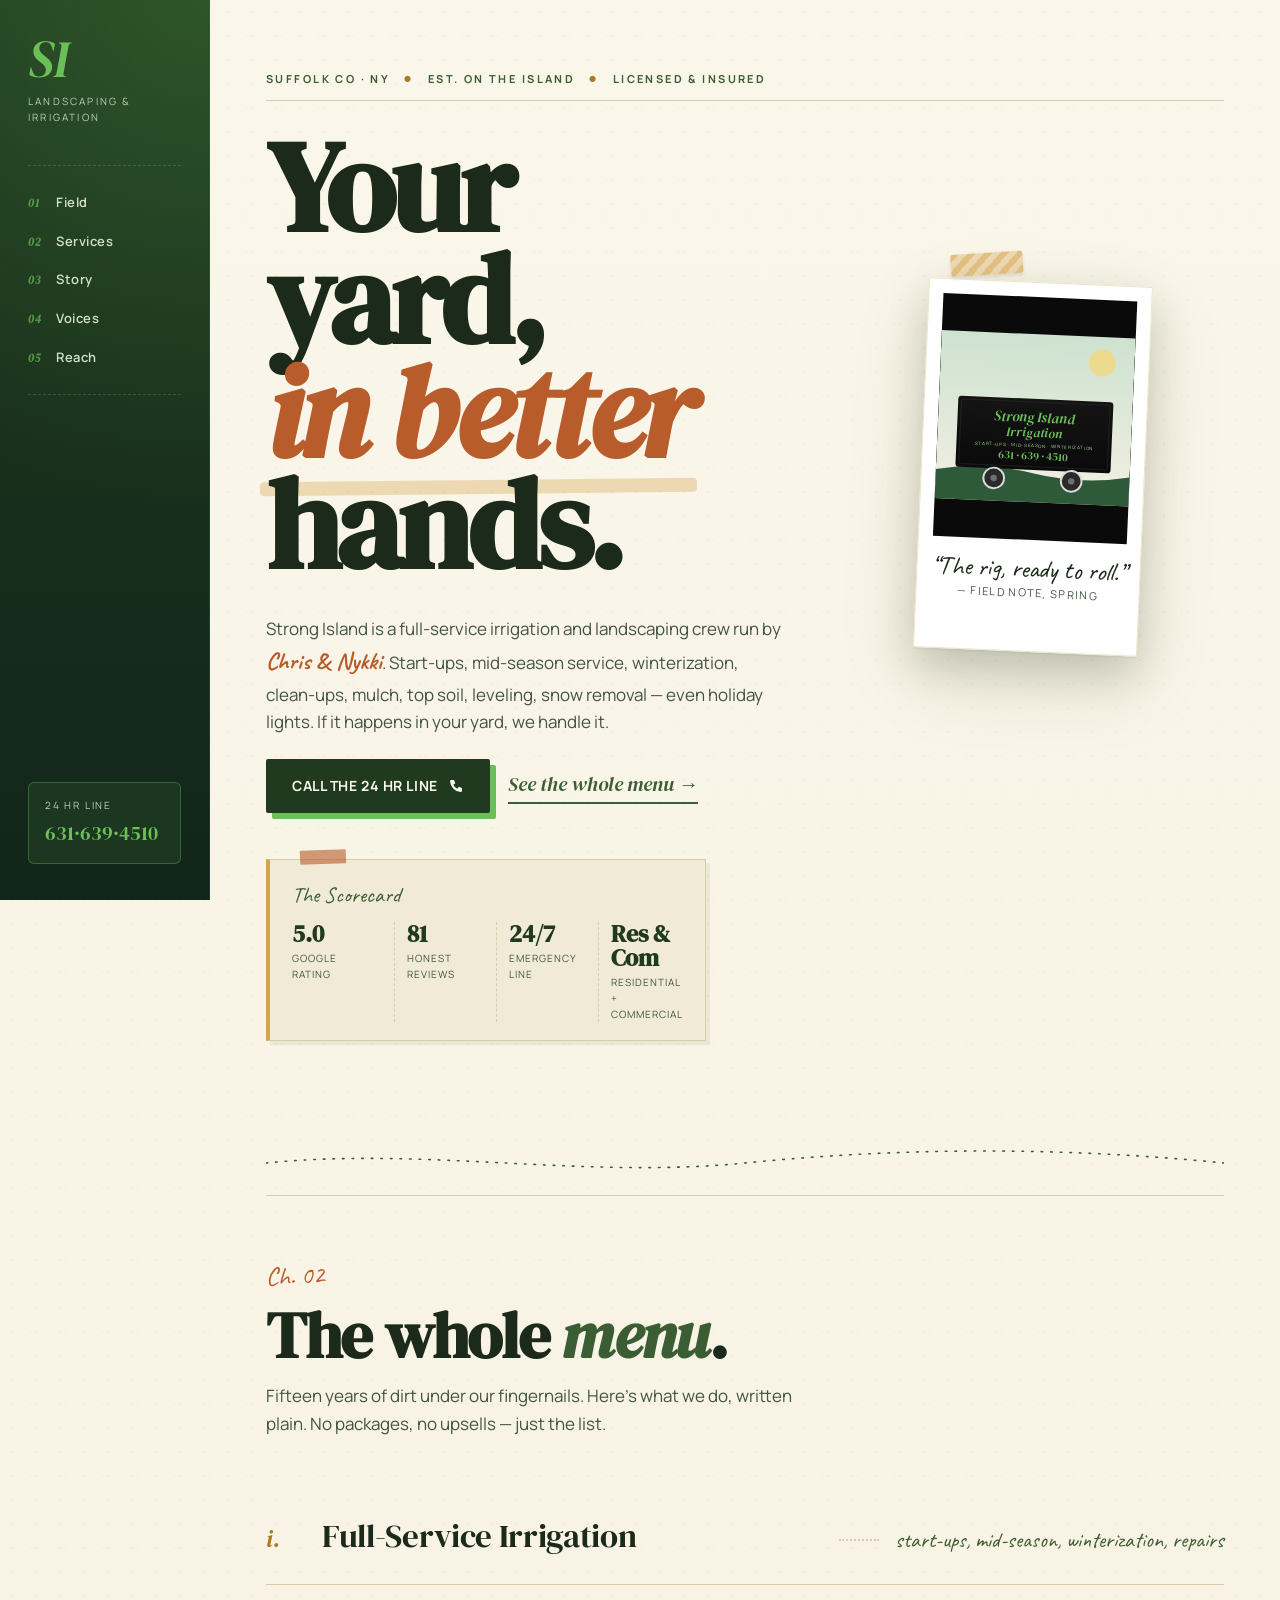
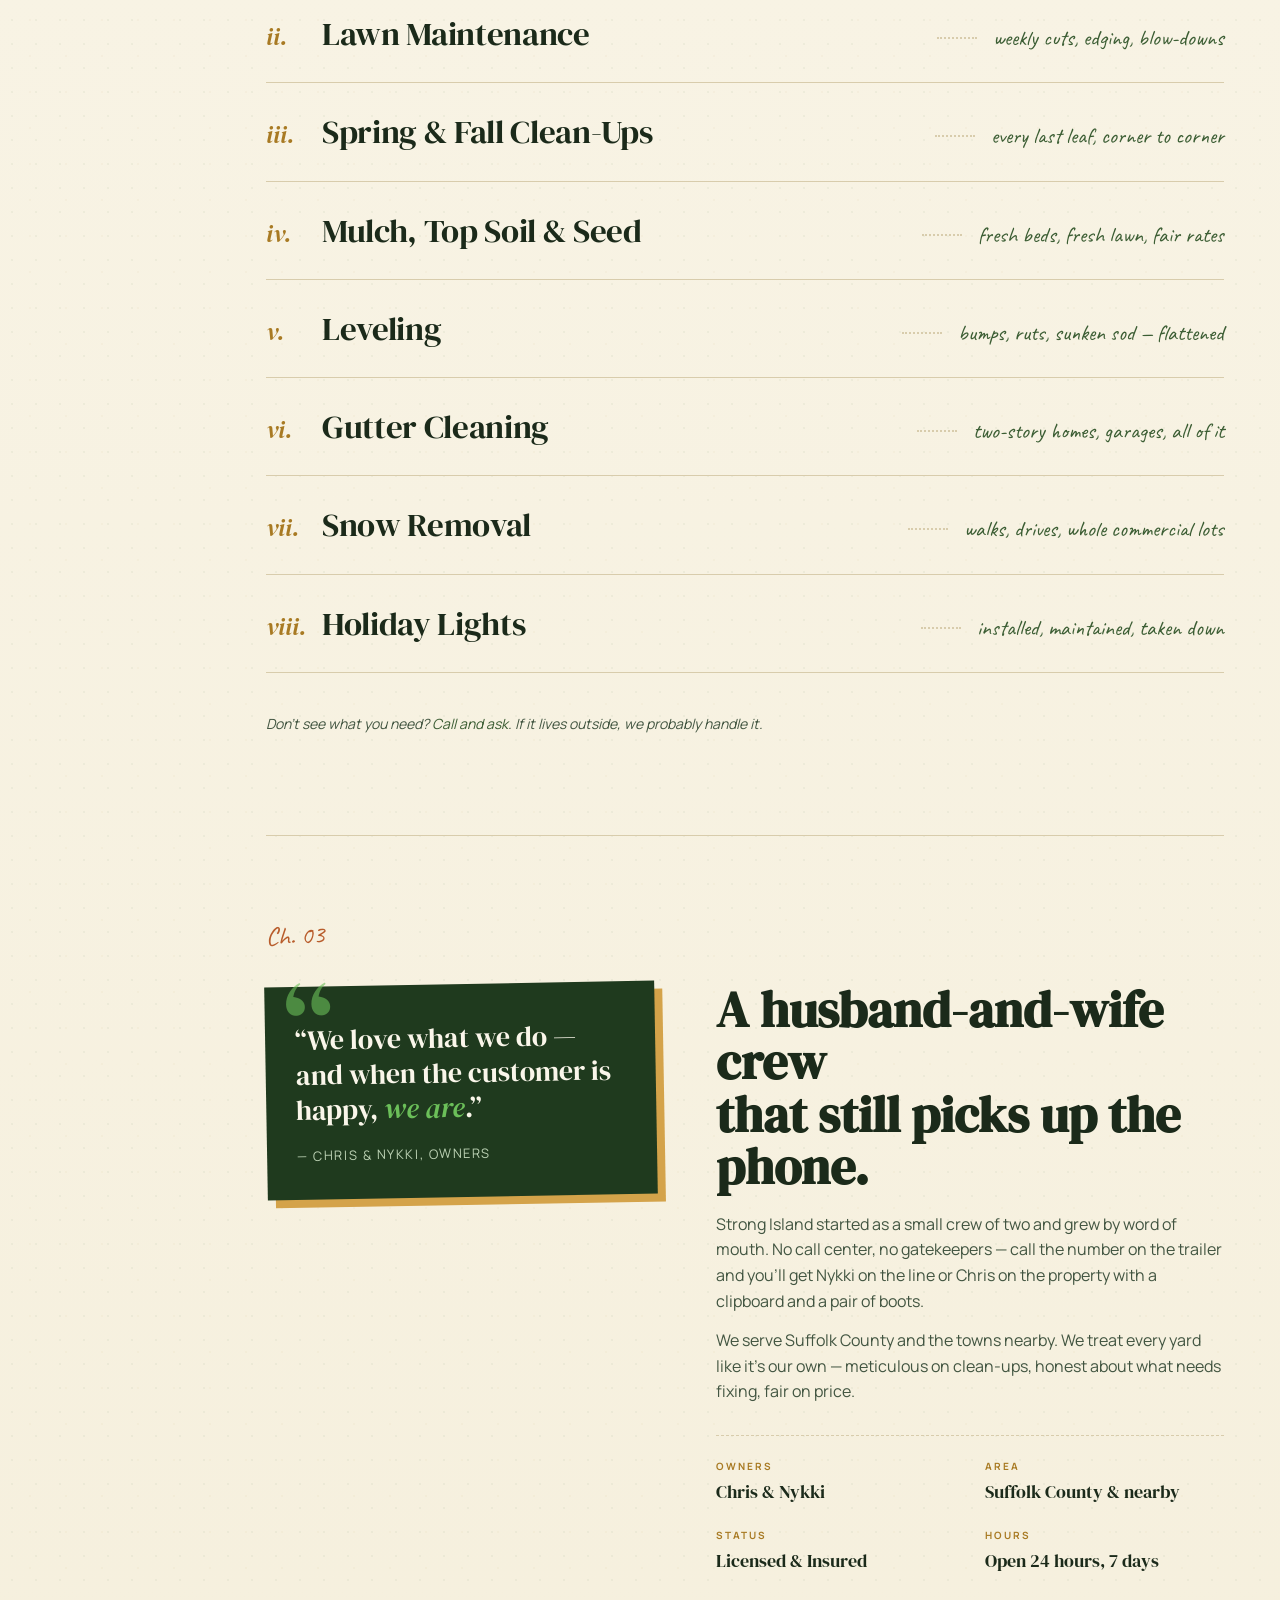
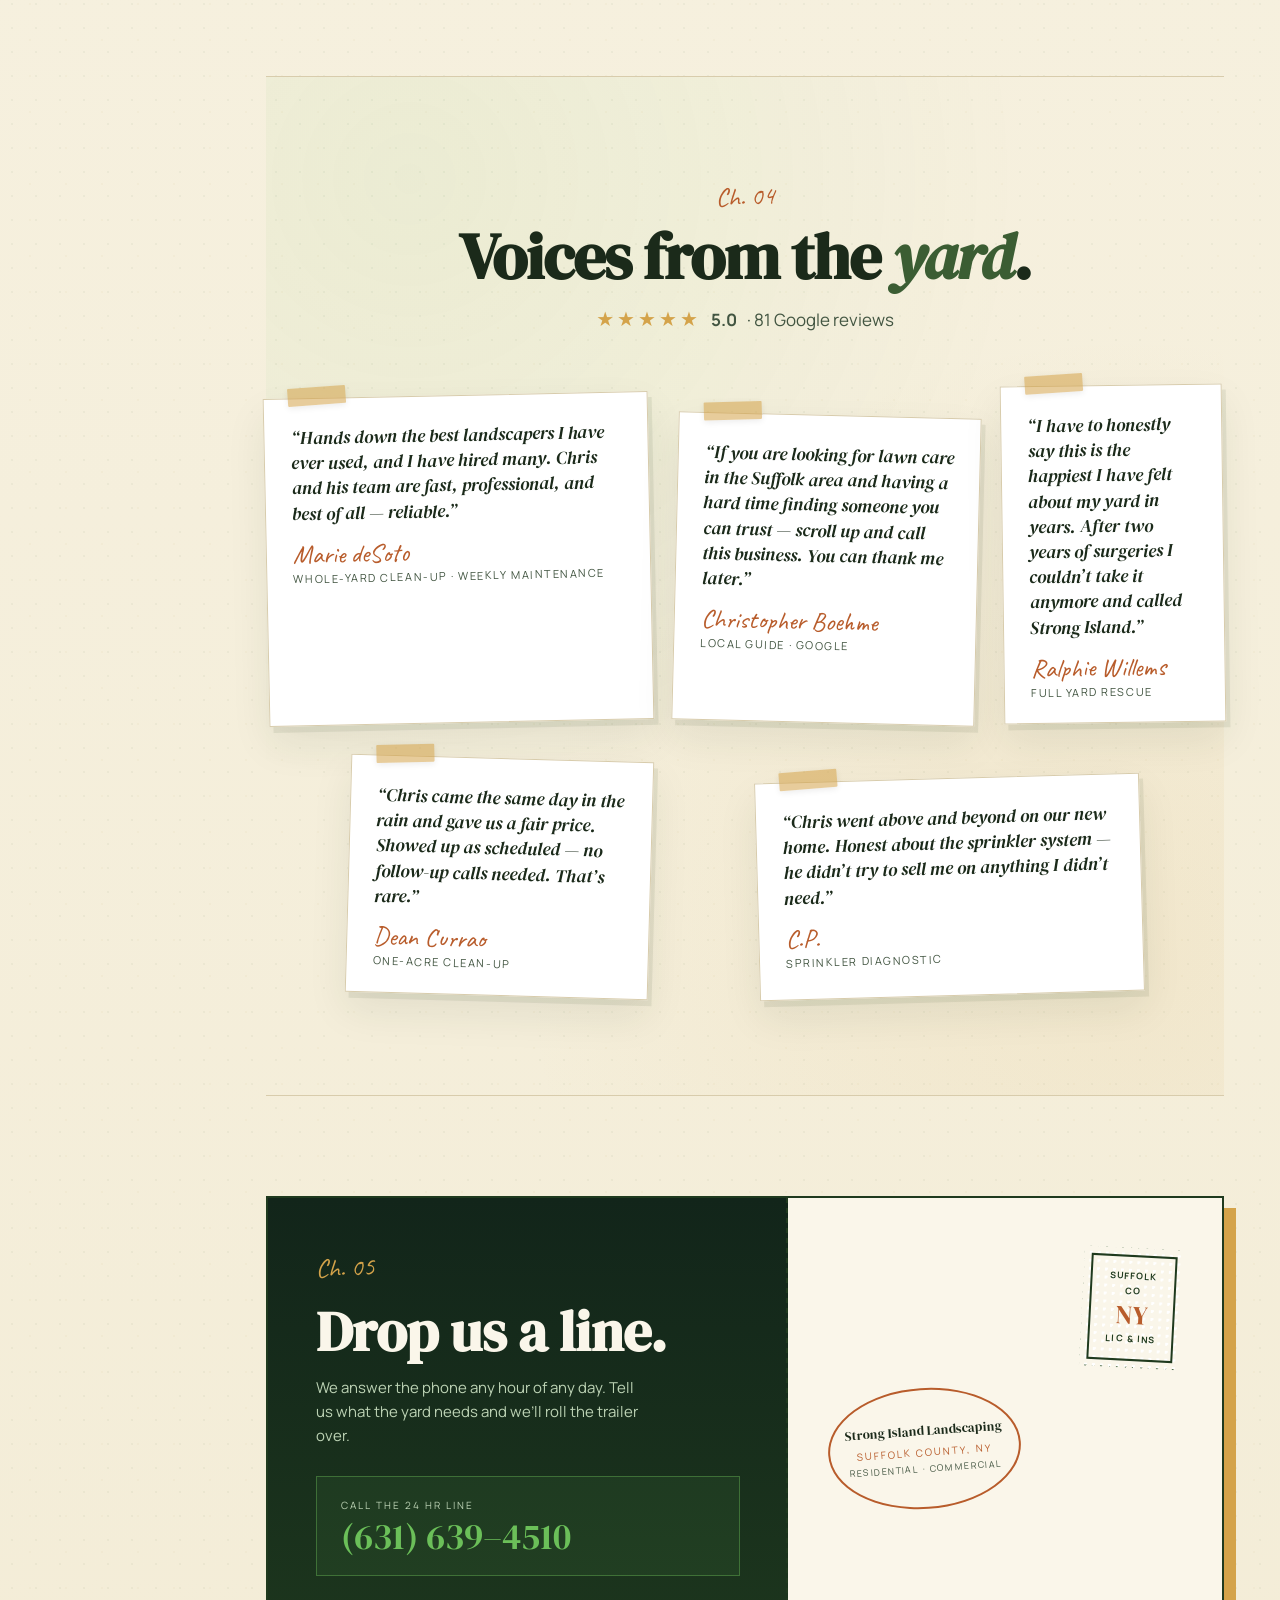
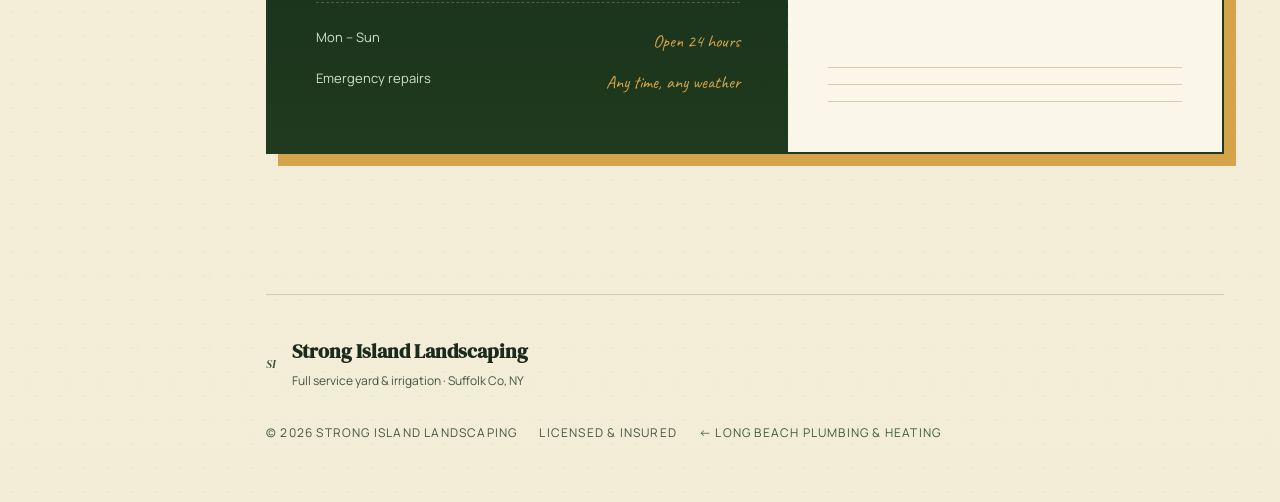
==== landscaping.html @ 6fe5000d "Add files via upload" ====
<!DOCTYPE html>
<html lang="en">
<head>
  <meta charset="UTF-8" />
  <meta name="viewport" content="width=device-width, initial-scale=1.0" />
  <title>Strong Island Landscaping &amp; Irrigation — Suffolk County, NY</title>
  <meta name="description" content="Strong Island Landscaping: full-service irrigation, lawn maintenance, clean-ups, mulch, snow removal and 24-hour emergency service across Suffolk County, NY. Licensed &amp; insured." />
  <link rel="preconnect" href="https://fonts.googleapis.com" />
  <link rel="preconnect" href="https://fonts.gstatic.com" crossorigin />
  <link href="https://fonts.googleapis.com/css2?family=DM+Serif+Display:ital@0;1&family=Manrope:wght@400;500;600;700&family=Caveat:wght@500;700&display=swap" rel="stylesheet" />
  <link rel="stylesheet" href="landscaping.css" />
</head>
<body class="paper">

  <!-- ================================================================
       VERTICAL SIDE RAIL (instead of a horizontal nav bar)
  ================================================================= -->
  <aside class="rail" aria-label="Primary">
    <a class="rail-mono" href="#top" aria-label="Strong Island Landscaping home">
      <span class="rail-mono-big">SI</span>
      <span class="rail-mono-sub">Landscaping &amp; Irrigation</span>
    </a>
    <nav class="rail-nav">
      <a href="#top"><span>01</span>Field</a>
      <a href="#services"><span>02</span>Services</a>
      <a href="#story"><span>03</span>Story</a>
      <a href="#voices"><span>04</span>Voices</a>
      <a href="#reach"><span>05</span>Reach</a>
    </nav>
    <a class="rail-call" href="tel:+16316394510">
      <span class="rail-call-label">24&nbsp;hr line</span>
      <span class="rail-call-num">631&middot;639&middot;4510</span>
    </a>
  </aside>

  <main class="canvas">

    <!-- ============================================================
         HERO — magazine style: tag strip, huge mixed headline,
         angled polaroid image, sidebar "stats journal"
    ============================================================= -->
    <section class="hero" id="top">

      <div class="hero-tags">
        <span>SUFFOLK CO · NY</span>
        <span class="dot">●</span>
        <span>EST. ON THE ISLAND</span>
        <span class="dot">●</span>
        <span>LICENSED &amp; INSURED</span>
      </div>

      <h1 class="display">
        Your yard,<br/>
        <em>in better</em><br/>
        hands.
      </h1>

      <div class="hero-body">
        <p class="hero-lead">
          Strong Island is a full-service irrigation and landscaping crew
          run by <strong>Chris &amp; Nykki</strong>. Start-ups, mid-season
          service, winterization, clean-ups, mulch, top soil, leveling,
          snow removal &mdash; even holiday lights. If it happens in your
          yard, we handle it.
        </p>

        <div class="hero-cta">
          <a class="leaf-btn" href="tel:+16316394510">
            Call the 24&thinsp;hr line
            <svg viewBox="0 0 24 24" width="16" height="16" aria-hidden="true"><path fill="currentColor" d="M5 3h4l2 5-3 2a12 12 0 006 6l2-3 5 2v4a2 2 0 01-2 2A17 17 0 013 5a2 2 0 012-2z"/></svg>
          </a>
          <a class="ghost-btn" href="#services">See the whole menu &rarr;</a>
        </div>
      </div>

      <!-- Tilted polaroid with the trailer image
           (image file should live at images/strong-island-trailer.jpg) -->
      <figure class="polaroid polaroid-hero">
        <div class="polaroid-img">
          <img
            src="images/strong-island-trailer.jpg"
            alt="Strong Island Irrigation service trailer with green hand-painted lettering"
            loading="eager"
            onerror="this.style.display='none';this.nextElementSibling.style.display='flex';" />
          <!-- SVG fallback so the page always renders -->
          <div class="polaroid-fallback" aria-hidden="true">
            <svg viewBox="0 0 600 520" role="img" aria-label="Strong Island Irrigation trailer illustration">
              <defs>
                <linearGradient id="sky" x1="0" x2="0" y1="0" y2="1">
                  <stop offset="0" stop-color="#cde2d0"/>
                  <stop offset="1" stop-color="#f3efe3"/>
                </linearGradient>
                <linearGradient id="trailer" x1="0" x2="0" y1="0" y2="1">
                  <stop offset="0" stop-color="#141414"/>
                  <stop offset="1" stop-color="#0a0a0a"/>
                </linearGradient>
              </defs>
              <rect width="600" height="520" fill="url(#sky)"/>
              <circle cx="500" cy="80" r="42" fill="#f5d977" opacity=".75"/>
              <path d="M0 430 Q150 400 300 430 T600 430 V520 H0Z" fill="#2e5a3a"/>
              <g transform="translate(60 180)">
                <rect x="0" y="20" width="480" height="220" rx="10" fill="url(#trailer)"/>
                <rect x="10" y="30" width="460" height="200" rx="6" fill="none" stroke="#2a2a2a" stroke-width="2"/>
                <text x="240" y="92" text-anchor="middle" font-family="DM Serif Display, serif" font-size="44" fill="#6bbf59" font-style="italic">Strong Island</text>
                <text x="240" y="138" text-anchor="middle" font-family="DM Serif Display, serif" font-size="40" fill="#6bbf59" font-style="italic">Irrigation</text>
                <text x="240" y="170" text-anchor="middle" font-family="Manrope, sans-serif" font-size="14" fill="#b0e3a3" letter-spacing="2">START-UPS · MID-SEASON · WINTERIZATION</text>
                <text x="240" y="208" text-anchor="middle" font-family="DM Serif Display, serif" font-size="34" fill="#6bbf59">631 · 639 · 4510</text>
                <circle cx="120" cy="270" r="32" fill="#2a2a2a" stroke="#d9d9d9" stroke-width="6"/>
                <circle cx="120" cy="270" r="10" fill="#6e6e6e"/>
                <circle cx="360" cy="270" r="32" fill="#2a2a2a" stroke="#d9d9d9" stroke-width="6"/>
                <circle cx="360" cy="270" r="10" fill="#6e6e6e"/>
              </g>
            </svg>
          </div>
        </div>
        <figcaption>
          <span class="scribble">&ldquo;The rig, ready to roll.&rdquo;</span>
          <span class="date">&mdash; field note, spring</span>
        </figcaption>
      </figure>

      <!-- Stat journal: a little sticker-style box in the corner -->
      <aside class="stat-journal">
        <div class="stat-head">The Scorecard</div>
        <ul>
          <li><strong>5.0</strong><span>Google rating</span></li>
          <li><strong>81</strong><span>honest reviews</span></li>
          <li><strong>24/7</strong><span>emergency line</span></li>
          <li><strong>Res &amp; Com</strong><span>residential + commercial</span></li>
        </ul>
      </aside>

    </section>

    <!-- soft divider -->
    <div class="divider" aria-hidden="true">
      <svg viewBox="0 0 1200 40" preserveAspectRatio="none">
        <path d="M0 20 C 200 0, 400 40, 600 20 S 1000 0, 1200 20" stroke="#3b5d33" stroke-width="2" fill="none" stroke-linecap="round" stroke-dasharray="2 10"/>
      </svg>
    </div>

    <!-- ============================================================
         SERVICES — presented as a MENU, not a card grid
         (rows with ornament + name + dot leaders + short line)
    ============================================================= -->
    <section class="services" id="services">
      <header class="section-head">
        <span class="chapter">Ch. 02</span>
        <h2>The whole&nbsp;<em>menu</em>.</h2>
        <p>
          Fifteen years of dirt under our fingernails. Here&rsquo;s what we do,
          written plain. No packages, no upsells &mdash; just the list.
        </p>
      </header>

      <ol class="menu">
        <li>
          <span class="m-num">i.</span>
          <span class="m-name">Full-Service Irrigation</span>
          <span class="m-dots"></span>
          <span class="m-note">start-ups, mid-season, winterization, repairs</span>
        </li>
        <li>
          <span class="m-num">ii.</span>
          <span class="m-name">Lawn Maintenance</span>
          <span class="m-dots"></span>
          <span class="m-note">weekly cuts, edging, blow-downs</span>
        </li>
        <li>
          <span class="m-num">iii.</span>
          <span class="m-name">Spring &amp; Fall Clean-Ups</span>
          <span class="m-dots"></span>
          <span class="m-note">every last leaf, corner to corner</span>
        </li>
        <li>
          <span class="m-num">iv.</span>
          <span class="m-name">Mulch, Top Soil &amp; Seed</span>
          <span class="m-dots"></span>
          <span class="m-note">fresh beds, fresh lawn, fair rates</span>
        </li>
        <li>
          <span class="m-num">v.</span>
          <span class="m-name">Leveling</span>
          <span class="m-dots"></span>
          <span class="m-note">bumps, ruts, sunken sod &mdash; flattened</span>
        </li>
        <li>
          <span class="m-num">vi.</span>
          <span class="m-name">Gutter Cleaning</span>
          <span class="m-dots"></span>
          <span class="m-note">two-story homes, garages, all of it</span>
        </li>
        <li>
          <span class="m-num">vii.</span>
          <span class="m-name">Snow Removal</span>
          <span class="m-dots"></span>
          <span class="m-note">walks, drives, whole commercial lots</span>
        </li>
        <li>
          <span class="m-num">viii.</span>
          <span class="m-name">Holiday Lights</span>
          <span class="m-dots"></span>
          <span class="m-note">installed, maintained, taken down</span>
        </li>
      </ol>

      <p class="footnote">
        Don&rsquo;t see what you need? <a href="tel:+16316394510">Call and ask</a>.
        If it lives outside, we probably handle it.
      </p>
    </section>

    <!-- ============================================================
         STORY — two column: big pull quote + paragraph
    ============================================================= -->
    <section class="story" id="story">
      <span class="chapter">Ch. 03</span>

      <div class="story-grid">
        <blockquote class="pullquote">
          &ldquo;We love what we do &mdash; and when the customer is happy,
          <em>we are</em>.&rdquo;
          <cite>&mdash; Chris &amp; Nykki, owners</cite>
        </blockquote>

        <div class="story-copy">
          <h2>A husband-and-wife crew<br/>that still picks up the phone.</h2>
          <p>
            Strong Island started as a small crew of two and grew by word of
            mouth. No call center, no gatekeepers &mdash; call the number on
            the trailer and you&rsquo;ll get Nykki on the line or Chris on
            the property with a clipboard and a pair of boots.
          </p>
          <p>
            We serve Suffolk County and the towns nearby. We treat every
            yard like it&rsquo;s our own &mdash; meticulous on clean-ups,
            honest about what needs fixing, fair on price.
          </p>

          <dl class="story-facts">
            <div>
              <dt>Owners</dt><dd>Chris &amp; Nykki</dd>
            </div>
            <div>
              <dt>Area</dt><dd>Suffolk County &amp; nearby</dd>
            </div>
            <div>
              <dt>Status</dt><dd>Licensed &amp; Insured</dd>
            </div>
            <div>
              <dt>Hours</dt><dd>Open 24 hours, 7 days</dd>
            </div>
          </dl>
        </div>
      </div>
    </section>

    <!-- ============================================================
         VOICES — Google reviews as overlapping polaroids
    ============================================================= -->
    <section class="voices" id="voices">
      <header class="section-head center">
        <span class="chapter">Ch. 04</span>
        <h2>Voices from the <em>yard</em>.</h2>
        <p class="stars-line">
          <span class="stars">&#9733;&#9733;&#9733;&#9733;&#9733;</span>
          <strong>5.0</strong> &middot; 81 Google reviews
        </p>
      </header>

      <div class="voices-wall">

        <figure class="note note-a">
          <p>
            &ldquo;Hands down the best landscapers I have ever used, and I have
            hired many. Chris and his team are fast, professional, and
            best of all &mdash; reliable.&rdquo;
          </p>
          <figcaption>
            <span class="sig">Marie deSoto</span>
            <span class="meta">Whole-yard clean-up &middot; weekly maintenance</span>
          </figcaption>
        </figure>

        <figure class="note note-b">
          <p>
            &ldquo;If you are looking for lawn care in the Suffolk area and
            having a hard time finding someone you can trust &mdash; scroll
            up and call this business. You can thank me later.&rdquo;
          </p>
          <figcaption>
            <span class="sig">Christopher Boehme</span>
            <span class="meta">Local Guide &middot; Google</span>
          </figcaption>
        </figure>

        <figure class="note note-c">
          <p>
            &ldquo;I have to honestly say this is the happiest I have felt
            about my yard in years. After two years of surgeries I
            couldn&rsquo;t take it anymore and called Strong Island.&rdquo;
          </p>
          <figcaption>
            <span class="sig">Ralphie Willems</span>
            <span class="meta">Full yard rescue</span>
          </figcaption>
        </figure>

        <figure class="note note-d">
          <p>
            &ldquo;Chris came the same day in the rain and gave us a fair
            price. Showed up as scheduled &mdash; no follow-up calls
            needed. That&rsquo;s rare.&rdquo;
          </p>
          <figcaption>
            <span class="sig">Dean Currao</span>
            <span class="meta">One-acre clean-up</span>
          </figcaption>
        </figure>

        <figure class="note note-e">
          <p>
            &ldquo;Chris went above and beyond on our new home.
            Honest about the sprinkler system &mdash; he didn&rsquo;t try
            to sell me on anything I didn&rsquo;t need.&rdquo;
          </p>
          <figcaption>
            <span class="sig">C.P.</span>
            <span class="meta">Sprinkler diagnostic</span>
          </figcaption>
        </figure>

      </div>
    </section>

    <!-- ============================================================
         REACH — a postcard-style contact card (NOT an embedded map)
    ============================================================= -->
    <section class="reach" id="reach">
      <div class="postcard">

        <div class="postcard-left">
          <span class="chapter light">Ch. 05</span>
          <h2>Drop us a line.</h2>
          <p>
            We answer the phone any hour of any day. Tell us what the yard
            needs and we&rsquo;ll roll the trailer over.
          </p>

          <a class="big-call" href="tel:+16316394510">
            <span class="big-call-label">Call the 24 hr line</span>
            <span class="big-call-num">(631) 639&ndash;4510</span>
          </a>

          <ul class="hours">
            <li><span>Mon &ndash; Sun</span><em>Open 24 hours</em></li>
            <li><span>Emergency repairs</span><em>Any time, any weather</em></li>
          </ul>
        </div>

        <div class="postcard-right">
          <div class="stamp">
            <div class="stamp-inner">
              <span class="stamp-top">SUFFOLK CO</span>
              <span class="stamp-mid">NY</span>
              <span class="stamp-bot">LIC &amp; INS</span>
            </div>
          </div>

          <div class="postmark">
            <span>Strong Island Landscaping</span>
            <span>Suffolk County, NY</span>
            <span>Residential &middot; Commercial</span>
          </div>

          <div class="address-lines">
            <div></div><div></div><div></div>
          </div>
        </div>

      </div>
    </section>

    <!-- ============================================================
         FOOTER — small, colophon-style
    ============================================================= -->
    <footer class="colophon">
      <div class="colophon-inner">
        <div class="col-mark">
          <span class="col-mono">SI</span>
          <div>
            <strong>Strong Island Landscaping</strong>
            <span>Full service yard &amp; irrigation &middot; Suffolk Co, NY</span>
          </div>
        </div>
        <div class="col-meta">
          <span>&copy; <span id="year"></span> Strong Island Landscaping</span>
          <span>Licensed &amp; Insured</span>
          <span><a href="index.html">&larr; Long Beach Plumbing &amp; Heating</a></span>
        </div>
      </div>
    </footer>

  </main>

  <script>
    document.getElementById('year').textContent = new Date().getFullYear();
  </script>
</body>
</html>
---- landscaping.css ----
/* ================================================================
   Strong Island Landscaping — styles
   Intentionally UNLIKE the plumbing site:
   - warm cream "paper" instead of editorial navy
   - DM Serif Display + Manrope + Caveat (instead of Playfair + Inter)
   - vertical side rail instead of top nav
   - asymmetric magazine layout, angled polaroids, menu rows with
     dot leaders, postcard contact block, notebook chapter marks
   ================================================================ */

:root {
  --ink:       #1b2a1a;
  --ink-soft:  #425541;
  --moss:      #3b5d33;
  --moss-deep: #1f3a1e;
  --leaf:      #6bbf59;
  --sun:       #d4a34a;
  --sun-dark:  #a87a23;
  --cream:     #faf6ea;
  --cream-2:   #f1ead7;
  --sand:      #e6dbb9;
  --rust:      #b85c2b;
  --line:      #d8ccac;
  --white:     #ffffff;

  --serif:  "DM Serif Display", Georgia, serif;
  --sans:   "Manrope", system-ui, -apple-system, "Segoe UI", Roboto, sans-serif;
  --hand:   "Caveat", "Comic Sans MS", cursive;
}

* { box-sizing: border-box; }
html { scroll-behavior: smooth; }

body.paper {
  margin: 0;
  font-family: var(--sans);
  color: var(--ink);
  background: var(--cream);
  line-height: 1.6;
  -webkit-font-smoothing: antialiased;

  /* subtle paper grain — layered radial speckles */
  background-image:
    radial-gradient(rgba(59,93,51,0.05) 1px, transparent 1px),
    radial-gradient(rgba(180,130,50,0.04) 1px, transparent 1px),
    linear-gradient(180deg, #faf6ea 0%, #f3ecd6 100%);
  background-size: 24px 24px, 36px 36px, 100% 100%;
  background-position: 0 0, 12px 18px, 0 0;
}

img, svg { max-width: 100%; display: block; }
a { color: var(--moss); text-decoration: none; }
a:hover { color: var(--rust); }

/* ================================================================
   LAYOUT — the canvas sits inside a margin for the side rail
================================================================ */
.canvas {
  margin-left: 210px;
  padding: 0 56px;
  max-width: 1240px;
}

/* ================================================================
   SIDE RAIL (vertical nav)
================================================================ */
.rail {
  position: fixed;
  top: 0; left: 0; bottom: 0;
  width: 210px;
  padding: 36px 28px;
  background: var(--moss-deep);
  color: var(--cream);
  display: flex;
  flex-direction: column;
  gap: 40px;
  z-index: 50;
  border-right: 1px solid rgba(255,255,255,0.08);

  background-image:
    radial-gradient(circle at 100% 0%, rgba(107,191,89,0.20) 0%, transparent 55%),
    linear-gradient(180deg, #1f3a1e 0%, #12251a 100%);
}

.rail-mono {
  display: flex;
  flex-direction: column;
  gap: 2px;
  color: var(--cream);
}
.rail-mono-big {
  font-family: var(--serif);
  font-size: 52px;
  line-height: 0.9;
  color: var(--leaf);
  font-style: italic;
  letter-spacing: -0.02em;
}
.rail-mono-sub {
  font-size: 10px;
  letter-spacing: 0.22em;
  text-transform: uppercase;
  color: #bcd2b4;
  margin-top: 8px;
}

.rail-nav {
  display: flex;
  flex-direction: column;
  gap: 2px;
  border-top: 1px dashed rgba(255,255,255,0.15);
  border-bottom: 1px dashed rgba(255,255,255,0.15);
  padding: 18px 0;
}
.rail-nav a {
  color: #d2e0cc;
  font-size: 13px;
  font-weight: 600;
  letter-spacing: 0.04em;
  padding: 8px 0;
  display: flex;
  align-items: baseline;
  gap: 10px;
  transition: color .2s ease, transform .2s ease;
}
.rail-nav a span {
  font-family: var(--serif);
  font-style: italic;
  font-size: 11px;
  color: var(--leaf);
  opacity: 0.7;
  min-width: 18px;
}
.rail-nav a:hover {
  color: var(--leaf);
  transform: translateX(3px);
}

.rail-call {
  margin-top: auto;
  display: flex;
  flex-direction: column;
  padding: 14px 16px;
  background: rgba(107,191,89,0.10);
  border: 1px solid rgba(107,191,89,0.35);
  border-radius: 6px;
  color: var(--cream);
}
.rail-call:hover { color: var(--cream); background: rgba(107,191,89,0.18); }
.rail-call-label {
  font-size: 10px;
  letter-spacing: 0.18em;
  text-transform: uppercase;
  color: #bcd2b4;
  margin-bottom: 4px;
}
.rail-call-num {
  font-family: var(--serif);
  font-size: 20px;
  color: var(--leaf);
}

/* ================================================================
   HERO
================================================================ */
.hero {
  position: relative;
  padding: 70px 0 90px;
  display: grid;
  grid-template-columns: 1.4fr 1fr;
  grid-template-rows: auto auto 1fr;
  gap: 20px 40px;
}

.hero-tags {
  grid-column: 1 / -1;
  display: flex;
  align-items: center;
  gap: 14px;
  font-size: 11px;
  letter-spacing: 0.22em;
  font-weight: 700;
  color: var(--moss);
  text-transform: uppercase;
  border-bottom: 1px solid var(--line);
  padding-bottom: 12px;
  flex-wrap: wrap;
}
.hero-tags .dot { color: var(--sun-dark); font-size: 8px; }

.display {
  grid-column: 1 / 2;
  font-family: var(--serif);
  font-size: clamp(60px, 10vw, 150px);
  line-height: 0.88;
  margin: 10px 0 0;
  color: var(--ink);
  letter-spacing: -0.03em;
}
.display em {
  font-style: italic;
  color: var(--rust);
  position: relative;
}
.display em::after {
  content: "";
  position: absolute;
  left: -6px; right: -6px; bottom: 6px;
  height: 14px;
  background: rgba(212, 163, 74, 0.35);
  z-index: -1;
  border-radius: 4px;
  transform: rotate(-0.6deg);
}

.hero-body {
  grid-column: 1 / 2;
  max-width: 52ch;
  margin-top: 14px;
}
.hero-lead {
  font-size: 17px;
  color: var(--ink-soft);
  margin: 0 0 24px;
}
.hero-lead strong {
  font-family: var(--hand);
  font-size: 24px;
  color: var(--rust);
  font-weight: 700;
}

.hero-cta {
  display: flex;
  gap: 18px;
  align-items: center;
  flex-wrap: wrap;
}
.leaf-btn {
  display: inline-flex;
  align-items: center;
  gap: 10px;
  padding: 16px 26px;
  background: var(--moss-deep);
  color: var(--cream);
  font-weight: 700;
  font-size: 14px;
  letter-spacing: 0.04em;
  text-transform: uppercase;
  border-radius: 2px;
  box-shadow: 6px 6px 0 var(--leaf);
  transition: transform .15s ease, box-shadow .15s ease;
}
.leaf-btn:hover {
  color: var(--cream);
  transform: translate(-2px, -2px);
  box-shadow: 8px 8px 0 var(--leaf);
}
.ghost-btn {
  font-family: var(--serif);
  font-style: italic;
  font-size: 20px;
  color: var(--moss);
  border-bottom: 2px solid var(--moss);
  padding-bottom: 2px;
}
.ghost-btn:hover { color: var(--rust); border-color: var(--rust); }

/* ------ The polaroid ------ */
.polaroid {
  margin: 0;
  background: #fff;
  padding: 14px 14px 50px;
  box-shadow:
    0 2px 0 rgba(0,0,0,0.04),
    0 18px 40px rgba(30, 50, 20, 0.18),
    0 28px 80px rgba(30, 50, 20, 0.12);
  border: 1px solid #eee4c6;
}
.polaroid-img {
  position: relative;
  aspect-ratio: 4 / 5;
  overflow: hidden;
  background: #0a0a0a;
}
.polaroid-img img {
  width: 100%;
  height: 100%;
  object-fit: cover;
}
.polaroid-fallback {
  display: none;
  position: absolute;
  inset: 0;
  align-items: stretch;
  justify-content: stretch;
}
.polaroid-fallback svg {
  width: 100%;
  height: 100%;
}
.polaroid figcaption {
  margin-top: 16px;
  display: flex;
  flex-direction: column;
  align-items: center;
  gap: 2px;
  text-align: center;
}
.polaroid .scribble {
  font-family: var(--hand);
  font-size: 26px;
  color: var(--ink);
  line-height: 1;
}
.polaroid .date {
  font-size: 11px;
  letter-spacing: 0.12em;
  text-transform: uppercase;
  color: var(--ink-soft);
}

.polaroid-hero {
  grid-column: 2 / 3;
  grid-row: 2 / 4;
  align-self: center;
  transform: rotate(2.5deg);
  max-width: 420px;
  justify-self: center;
  position: relative;
}
.polaroid-hero::before {
  content: "";
  position: absolute;
  left: 20px;
  top: -28px;
  width: 72px;
  height: 22px;
  background: repeating-linear-gradient(
    135deg,
    rgba(212,163,74,0.65) 0 6px,
    rgba(212,163,74,0.35) 6px 12px
  );
  transform: rotate(-6deg);
  border-radius: 2px;
  box-shadow: 0 2px 4px rgba(0,0,0,0.1);
}

/* ------ Stat journal sticker ------ */
.stat-journal {
  grid-column: 1 / 2;
  justify-self: start;
  margin-top: 26px;
  background: var(--cream-2);
  border: 1px solid var(--line);
  border-left: 4px solid var(--sun);
  padding: 18px 22px;
  max-width: 440px;
  position: relative;
  box-shadow: 4px 4px 0 rgba(59,93,51,0.08);
}
.stat-journal::before {
  content: "";
  position: absolute;
  top: -10px;
  left: 30px;
  width: 46px; height: 14px;
  background: rgba(184, 92, 43, 0.6);
  border-radius: 1px;
  transform: rotate(-2deg);
}
.stat-head {
  font-family: var(--hand);
  font-size: 22px;
  color: var(--moss);
  margin-bottom: 8px;
}
.stat-journal ul {
  list-style: none;
  padding: 0; margin: 0;
  display: grid;
  grid-template-columns: repeat(4, 1fr);
  gap: 18px;
}
.stat-journal li {
  display: flex;
  flex-direction: column;
  border-left: 1px dashed var(--line);
  padding-left: 12px;
}
.stat-journal li:first-child { border-left: none; padding-left: 0; }
.stat-journal strong {
  font-family: var(--serif);
  font-size: 24px;
  color: var(--moss-deep);
  line-height: 1;
}
.stat-journal span {
  font-size: 10px;
  letter-spacing: 0.1em;
  text-transform: uppercase;
  color: var(--ink-soft);
  margin-top: 4px;
}

/* ================================================================
   DIVIDER
================================================================ */
.divider {
  padding: 16px 0;
}
.divider svg { width: 100%; height: 32px; }

/* ================================================================
   SECTION HEAD — chapter marker
================================================================ */
.section-head {
  margin: 0 0 50px;
  max-width: 720px;
}
.section-head.center {
  margin-left: auto;
  margin-right: auto;
  text-align: center;
}
.chapter {
  display: inline-block;
  font-family: var(--hand);
  font-size: 26px;
  color: var(--rust);
  margin-bottom: 6px;
  transform: rotate(-2deg);
  transform-origin: left;
}
.chapter.light { color: var(--sun); }
.section-head h2 {
  font-family: var(--serif);
  font-size: clamp(38px, 5vw, 64px);
  line-height: 1.02;
  margin: 0 0 14px;
  color: var(--ink);
  letter-spacing: -0.02em;
}
.section-head h2 em {
  font-style: italic;
  color: var(--moss);
}
.section-head p {
  font-size: 17px;
  color: var(--ink-soft);
  margin: 0;
  max-width: 56ch;
}

/* ================================================================
   SERVICES MENU
================================================================ */
.services {
  padding: 60px 0 100px;
  border-top: 1px solid var(--line);
}
.menu {
  list-style: none;
  padding: 0;
  margin: 0 0 40px;
}
.menu li {
  display: grid;
  grid-template-columns: 40px 1fr auto auto;
  align-items: baseline;
  gap: 16px;
  padding: 22px 0;
  border-bottom: 1px solid var(--line);
  transition: background .2s ease, padding-left .2s ease;
}
.menu li:hover {
  background: var(--cream-2);
  padding-left: 16px;
}
.m-num {
  font-family: var(--serif);
  font-style: italic;
  font-size: 24px;
  color: var(--sun-dark);
}
.m-name {
  font-family: var(--serif);
  font-size: clamp(22px, 2.6vw, 34px);
  color: var(--ink);
  letter-spacing: -0.01em;
}
.m-dots {
  flex: 1;
  border-bottom: 2px dotted var(--line);
  position: relative;
  top: -6px;
  min-width: 40px;
}
.m-note {
  font-family: var(--hand);
  font-size: 22px;
  color: var(--moss);
  max-width: 340px;
  text-align: right;
}
.footnote {
  font-size: 14px;
  color: var(--ink-soft);
  font-style: italic;
  margin: 0;
}

/* ================================================================
   STORY
================================================================ */
.story {
  padding: 80px 0 100px;
  border-top: 1px solid var(--line);
}
.story-grid {
  display: grid;
  grid-template-columns: 1fr 1.3fr;
  gap: 60px;
  align-items: flex-start;
  margin-top: 20px;
}
.pullquote {
  margin: 0;
  padding: 36px 30px;
  background: var(--moss-deep);
  color: var(--cream);
  font-family: var(--serif);
  font-size: 28px;
  line-height: 1.25;
  position: relative;
  transform: rotate(-1deg);
  box-shadow: 8px 8px 0 var(--sun);
}
.pullquote::before {
  content: "“";
  position: absolute;
  top: -18px;
  left: 18px;
  font-family: var(--serif);
  font-size: 120px;
  line-height: 1;
  color: var(--leaf);
  opacity: 0.6;
}
.pullquote em { font-style: italic; color: var(--leaf); }
.pullquote cite {
  display: block;
  margin-top: 20px;
  font-family: var(--sans);
  font-size: 13px;
  font-style: normal;
  letter-spacing: 0.12em;
  text-transform: uppercase;
  color: #bcd2b4;
}

.story-copy h2 {
  font-family: var(--serif);
  font-size: clamp(32px, 4vw, 50px);
  margin: 0 0 18px;
  line-height: 1.05;
  color: var(--ink);
}
.story-copy p {
  color: var(--ink-soft);
  font-size: 16px;
  margin: 0 0 14px;
  max-width: 58ch;
}
.story-facts {
  margin: 30px 0 0;
  padding: 22px 0 0;
  border-top: 1px dashed var(--line);
  display: grid;
  grid-template-columns: repeat(2, 1fr);
  gap: 20px 30px;
}
.story-facts div { display: flex; flex-direction: column; }
.story-facts dt {
  font-size: 10px;
  letter-spacing: 0.2em;
  text-transform: uppercase;
  color: var(--sun-dark);
  font-weight: 700;
  margin-bottom: 4px;
}
.story-facts dd {
  margin: 0;
  font-family: var(--serif);
  font-size: 18px;
  color: var(--ink);
}

/* ================================================================
   VOICES — polaroid-style review notes
================================================================ */
.voices {
  padding: 100px 0;
  border-top: 1px solid var(--line);
  background:
    radial-gradient(circle at 15% 10%, rgba(107,191,89,0.08) 0%, transparent 50%),
    radial-gradient(circle at 90% 85%, rgba(212,163,74,0.10) 0%, transparent 50%);
}
.stars-line {
  display: inline-flex;
  align-items: center;
  gap: 10px;
  font-size: 15px;
  color: var(--ink-soft);
}
.stars { color: var(--sun); letter-spacing: 3px; font-size: 20px; }

.voices-wall {
  margin-top: 60px;
  display: grid;
  grid-template-columns: repeat(12, 1fr);
  gap: 24px;
  position: relative;
}
.note {
  margin: 0;
  background: #fff;
  padding: 26px 26px 22px;
  border: 1px solid var(--line);
  box-shadow: 4px 6px 0 rgba(30,50,20,0.08), 0 18px 40px rgba(30,50,20,0.08);
  position: relative;
}
.note::before {
  content: "";
  position: absolute;
  top: -12px; left: 24px;
  width: 58px; height: 18px;
  background: rgba(212, 163, 74, 0.55);
  transform: rotate(-3deg);
  border-radius: 1px;
  box-shadow: 0 2px 6px rgba(0,0,0,0.08);
}
.note p {
  margin: 0 0 16px;
  font-family: var(--serif);
  font-style: italic;
  font-size: 18px;
  line-height: 1.4;
  color: var(--ink);
}
.note .sig {
  font-family: var(--hand);
  font-size: 26px;
  color: var(--rust);
  display: block;
  line-height: 1;
}
.note .meta {
  font-size: 11px;
  letter-spacing: 0.14em;
  text-transform: uppercase;
  color: var(--ink-soft);
  margin-top: 2px;
  display: block;
}

.note-a { grid-column: 1 / span 5; transform: rotate(-1.2deg); }
.note-b { grid-column: 6 / span 4; transform: rotate(1.4deg); margin-top: 20px; }
.note-c { grid-column: 10 / span 3; transform: rotate(-0.8deg); margin-top: -10px; }
.note-d { grid-column: 2 / span 4; transform: rotate(1.6deg); margin-top: 10px; }
.note-e { grid-column: 7 / span 5; transform: rotate(-1.6deg); margin-top: 30px; }

/* ================================================================
   REACH — postcard
================================================================ */
.reach {
  padding: 100px 0;
  border-top: 1px solid var(--line);
}
.postcard {
  background: var(--cream);
  border: 2px solid var(--moss-deep);
  display: grid;
  grid-template-columns: 1.2fr 1fr;
  max-width: 980px;
  margin: 0 auto;
  box-shadow: 12px 12px 0 var(--sun);
  position: relative;
  overflow: hidden;
}
.postcard::before {
  /* torn left edge perforation */
  content: "";
  position: absolute;
  top: 0; bottom: 0;
  left: calc((100% / 2.2) * 1.2 - 2px);
  width: 2px;
  background-image:
    linear-gradient(to bottom, var(--moss-deep) 50%, transparent 50%);
  background-size: 2px 10px;
}
.postcard-left {
  padding: 50px 48px;
  background: linear-gradient(180deg, #12251a 0%, #1f3a1e 100%);
  color: var(--cream);
}
.postcard-left h2 {
  font-family: var(--serif);
  font-size: clamp(36px, 4.5vw, 56px);
  line-height: 1;
  margin: 8px 0 16px;
  color: var(--cream);
}
.postcard-left p {
  color: #bcd2b4;
  margin: 0 0 28px;
  font-size: 15px;
  max-width: 36ch;
}
.big-call {
  display: block;
  padding: 20px 24px;
  border: 1px solid rgba(107,191,89,0.4);
  background: rgba(107,191,89,0.08);
  margin-bottom: 26px;
  transition: background .2s ease, border-color .2s ease;
}
.big-call:hover { background: rgba(107,191,89,0.18); border-color: var(--leaf); }
.big-call-label {
  display: block;
  font-size: 10px;
  letter-spacing: 0.2em;
  text-transform: uppercase;
  color: #bcd2b4;
  margin-bottom: 6px;
}
.big-call-num {
  display: block;
  font-family: var(--serif);
  font-size: 36px;
  color: var(--leaf);
  line-height: 1;
}
.hours {
  list-style: none;
  padding: 0; margin: 0;
  border-top: 1px dashed rgba(255,255,255,0.2);
  padding-top: 18px;
}
.hours li {
  display: flex;
  justify-content: space-between;
  padding: 6px 0;
  font-size: 13px;
  color: #d2e0cc;
}
.hours em {
  font-family: var(--hand);
  font-size: 18px;
  color: var(--sun);
  font-style: normal;
}

.postcard-right {
  padding: 50px 40px;
  position: relative;
  display: grid;
  grid-template-rows: auto auto 1fr;
  gap: 20px;
}
.stamp {
  justify-self: end;
  width: 100px;
  height: 120px;
  background: var(--white);
  border: 1px dashed var(--moss);
  padding: 6px;
  transform: rotate(3deg);
  position: relative;
}
.stamp::before {
  content: "";
  position: absolute;
  inset: -4px;
  background-image:
    radial-gradient(circle at 0 0, transparent 3px, var(--cream) 3px);
  background-size: 8px 8px;
  z-index: -1;
}
.stamp-inner {
  width: 100%; height: 100%;
  border: 2px solid var(--moss-deep);
  display: flex;
  flex-direction: column;
  align-items: center;
  justify-content: center;
  gap: 4px;
  padding: 8px;
  text-align: center;
}
.stamp-top, .stamp-bot {
  font-size: 9px;
  font-weight: 700;
  letter-spacing: 0.12em;
  color: var(--moss-deep);
}
.stamp-mid {
  font-family: var(--serif);
  font-size: 26px;
  line-height: 1;
  color: var(--rust);
}
.postmark {
  display: flex;
  flex-direction: column;
  gap: 2px;
  font-size: 14px;
  color: var(--ink);
  font-family: var(--serif);
  padding: 14px 16px;
  border: 2px solid var(--rust);
  border-radius: 50%;
  aspect-ratio: 1.6;
  justify-self: start;
  align-items: center;
  justify-content: center;
  text-align: center;
  transform: rotate(-4deg);
  max-width: 200px;
}
.postmark span:nth-child(1) { font-size: 13px; font-weight: normal; }
.postmark span:nth-child(2) { font-family: var(--sans); font-size: 10px; letter-spacing: 0.2em; text-transform: uppercase; color: var(--rust); }
.postmark span:nth-child(3) { font-family: var(--sans); font-size: 9px; letter-spacing: 0.16em; text-transform: uppercase; color: var(--ink-soft); }

.address-lines {
  align-self: end;
  display: grid;
  gap: 16px;
}
.address-lines div {
  height: 1px;
  background: var(--line);
}

/* ================================================================
   COLOPHON FOOTER
================================================================ */
.colophon {
  border-top: 1px solid var(--line);
  padding: 40px 0 60px;
  margin-top: 40px;
}
.colophon-inner {
  display: flex;
  justify-content: space-between;
  align-items: center;
  gap: 30px;
  flex-wrap: wrap;
}
.col-mark {
  display: flex;
  gap: 16px;
  align-items: center;
}
.col-mono {
  font-family: var(--serif);
  font-style: italic;
  font-size: 44px;
  color: var(--moss);
  line-height: 1;
}
.col-mark strong {
  font-family: var(--serif);
  font-size: 20px;
  color: var(--ink);
  display: block;
}
.col-mark span {
  font-size: 12px;
  color: var(--ink-soft);
}
.col-meta {
  display: flex;
  gap: 22px;
  font-size: 12px;
  letter-spacing: 0.1em;
  text-transform: uppercase;
  color: var(--ink-soft);
  flex-wrap: wrap;
}

/* ================================================================
   RESPONSIVE
================================================================ */
@media (max-width: 1100px) {
  .canvas { padding: 0 36px; }
  .hero { grid-template-columns: 1fr; }
  .polaroid-hero { grid-column: 1 / -1; grid-row: auto; justify-self: center; margin: 20px 0; }
  .stat-journal { grid-column: 1; }
  .stat-journal ul { grid-template-columns: repeat(4, 1fr); }
  .story-grid { grid-template-columns: 1fr; gap: 40px; }
  .voices-wall { grid-template-columns: 1fr 1fr; }
  .note-a, .note-b, .note-c, .note-d, .note-e {
    grid-column: auto; margin-top: 0; transform: none;
  }
  .postcard { grid-template-columns: 1fr; }
  .postcard::before { display: none; }
}

@media (max-width: 780px) {
  .rail {
    position: static;
    width: 100%;
    height: auto;
    flex-direction: row;
    align-items: center;
    padding: 16px 24px;
    gap: 20px;
    flex-wrap: wrap;
  }
  .rail-mono-big { font-size: 36px; }
  .rail-mono-sub { display: none; }
  .rail-nav { flex-direction: row; gap: 14px; border: none; padding: 0; flex: 1; overflow-x: auto; }
  .rail-nav a span { display: none; }
  .rail-call { margin: 0; padding: 10px 14px; }
  .rail-call-num { font-size: 16px; }

  .canvas { margin-left: 0; padding: 0 22px; }
  .hero { padding: 50px 0 60px; }
  .stat-journal ul { grid-template-columns: repeat(2, 1fr); }
  .menu li { grid-template-columns: 30px 1fr; }
  .m-dots { display: none; }
  .m-note { grid-column: 2; text-align: left; max-width: none; font-size: 18px; }
  .voices-wall { grid-template-columns: 1fr; }
  .col-meta { font-size: 11px; gap: 14px; }
  .pullquote { font-size: 22px; transform: none; box-shadow: 6px 6px 0 var(--sun); }
  .postcard-left, .postcard-right { padding: 32px 26px; }
  .big-call-num { font-size: 28px; }
}

@media (max-width: 520px) {
  .display { font-size: 56px; }
  .section-head h2 { font-size: 34px; }
}
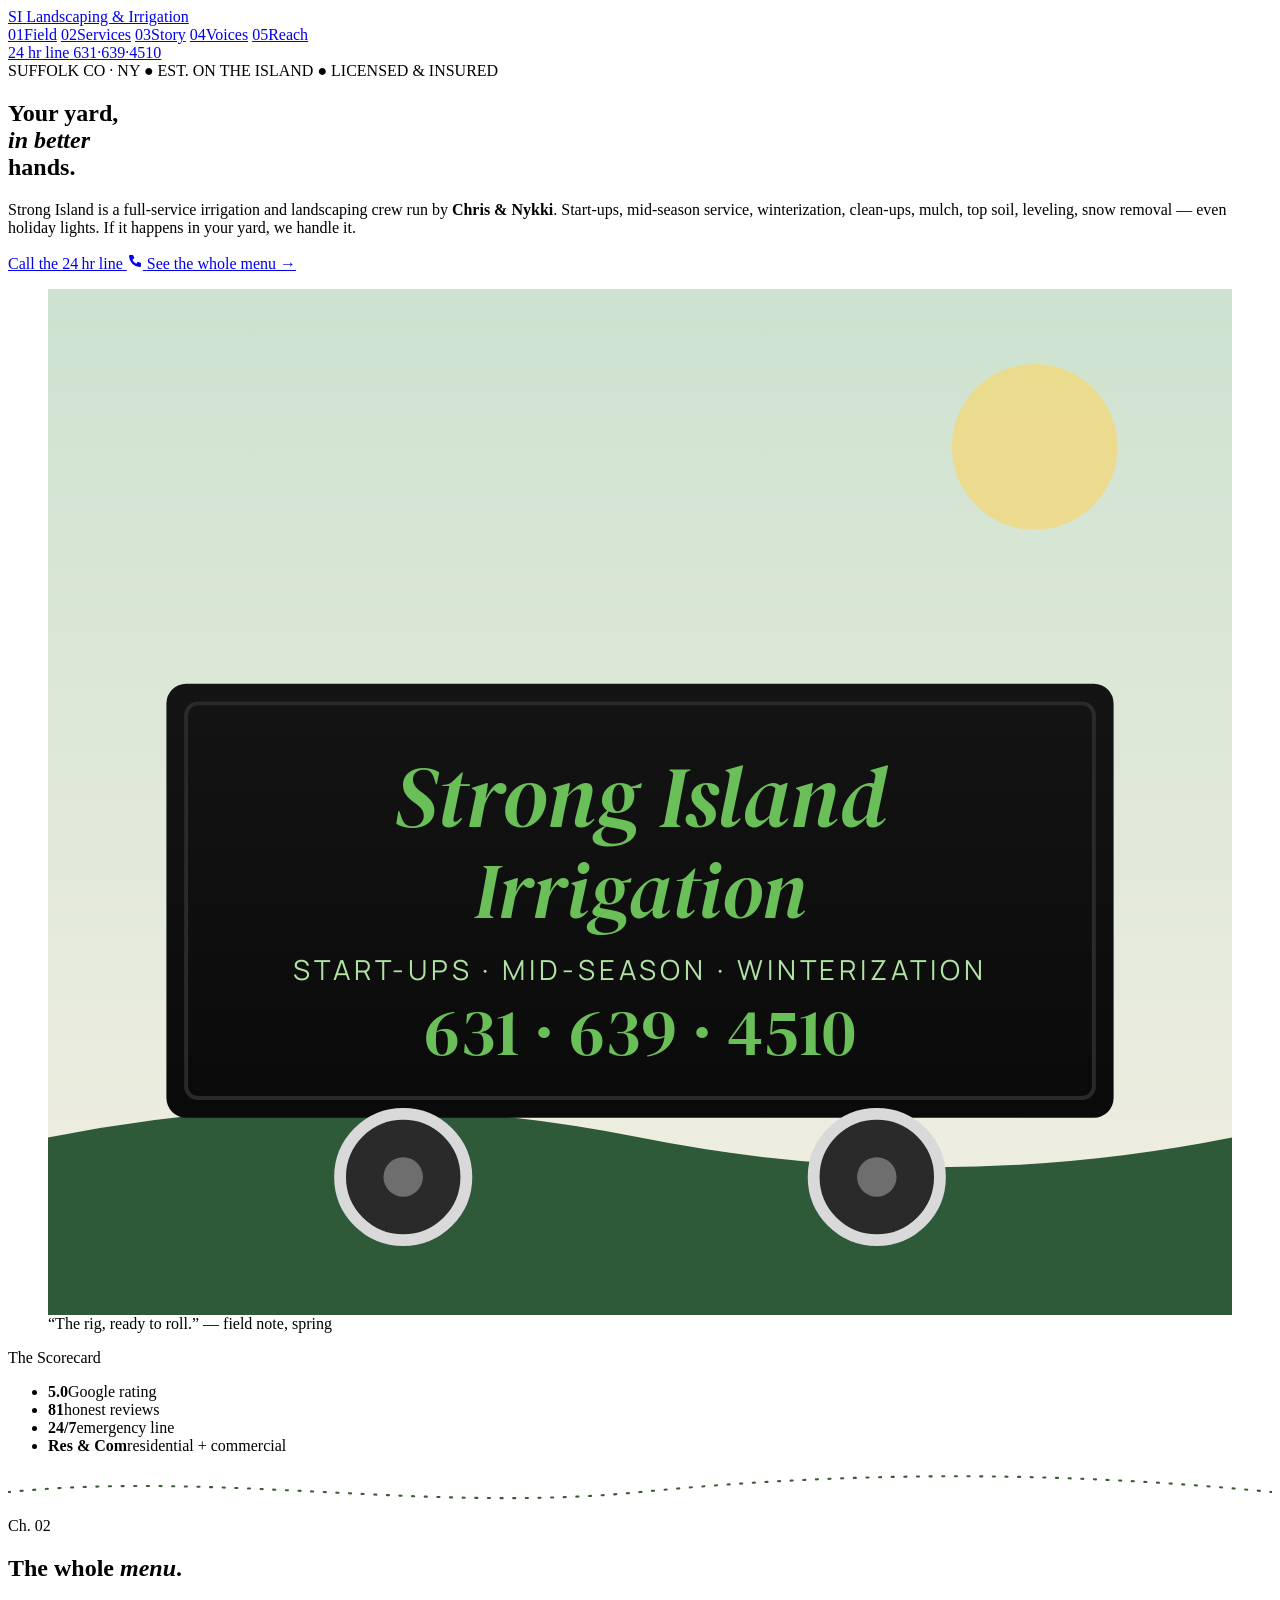
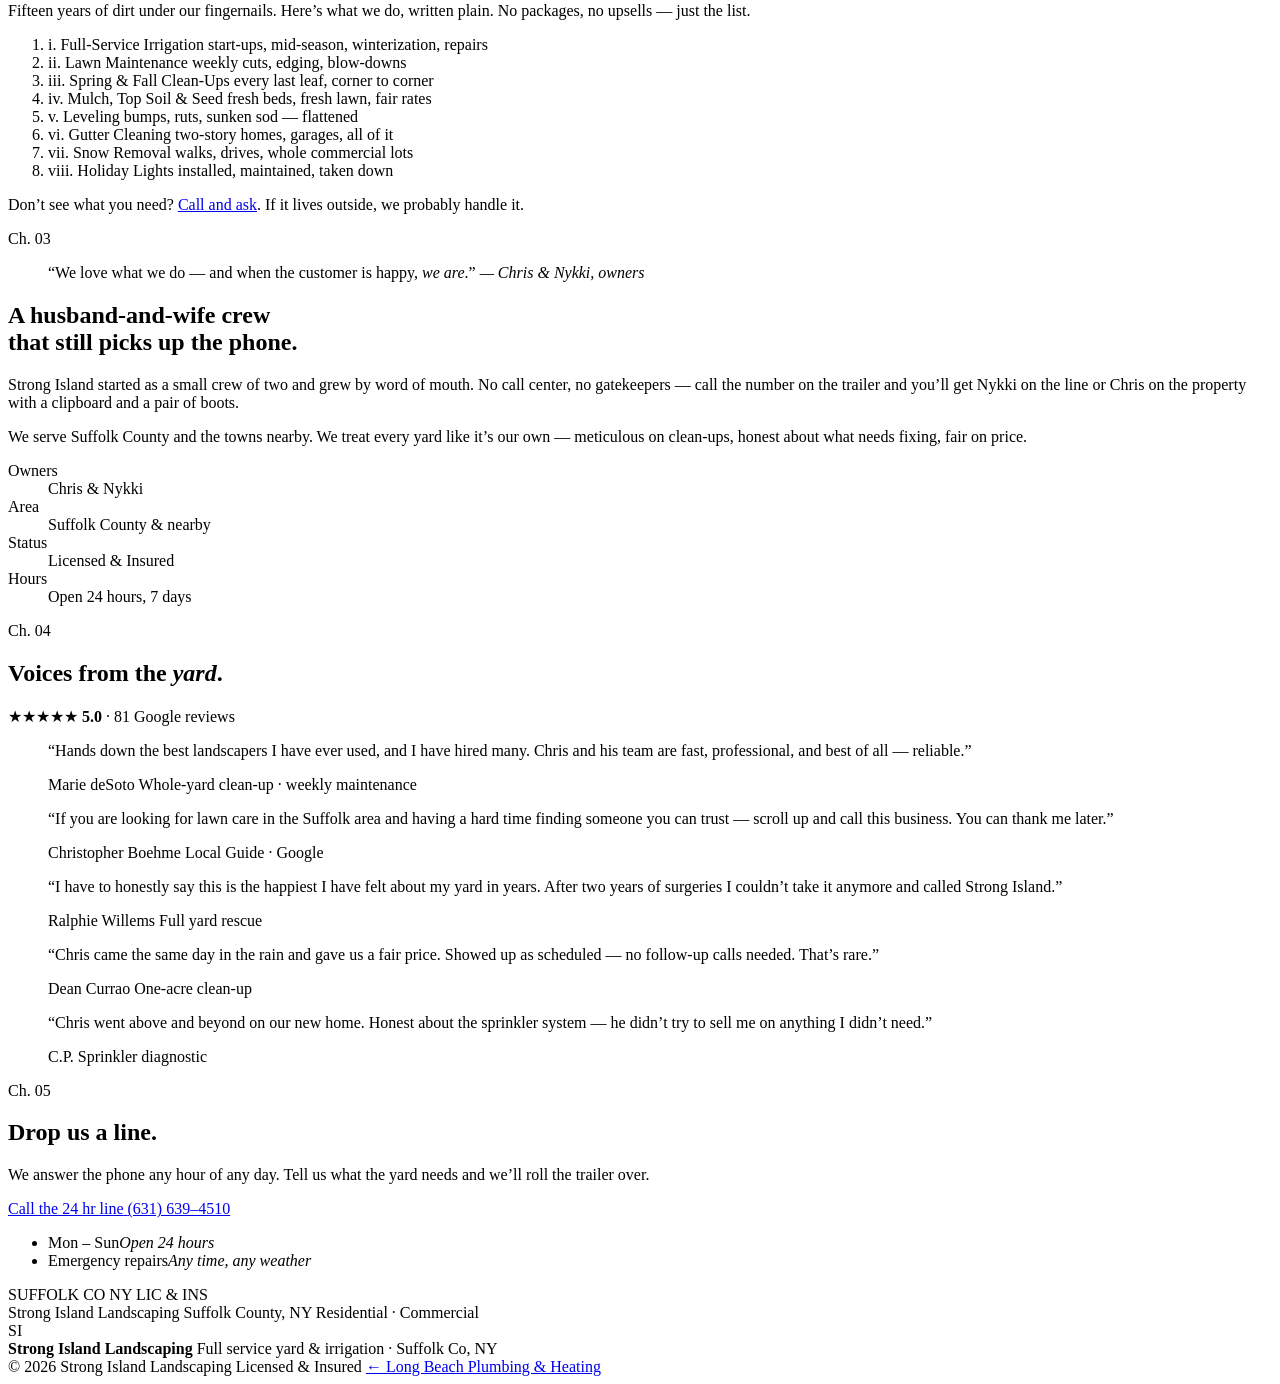
==== commit e523effd: "Update landscaping.html" ====
--- a/landscaping.html
+++ b/landscaping.html
@@ -8,7 +8,7 @@
   <link rel="preconnect" href="https://fonts.googleapis.com" />
   <link rel="preconnect" href="https://fonts.gstatic.com" crossorigin />
   <link href="https://fonts.googleapis.com/css2?family=DM+Serif+Display:ital@0;1&family=Manrope:wght@400;500;600;700&family=Caveat:wght@500;700&display=swap" rel="stylesheet" />
-  <link rel="stylesheet" href="landscaping.css" />
+  <link rel="stylesheet" href="styles.css" />
 </head>
 <body class="paper">
 
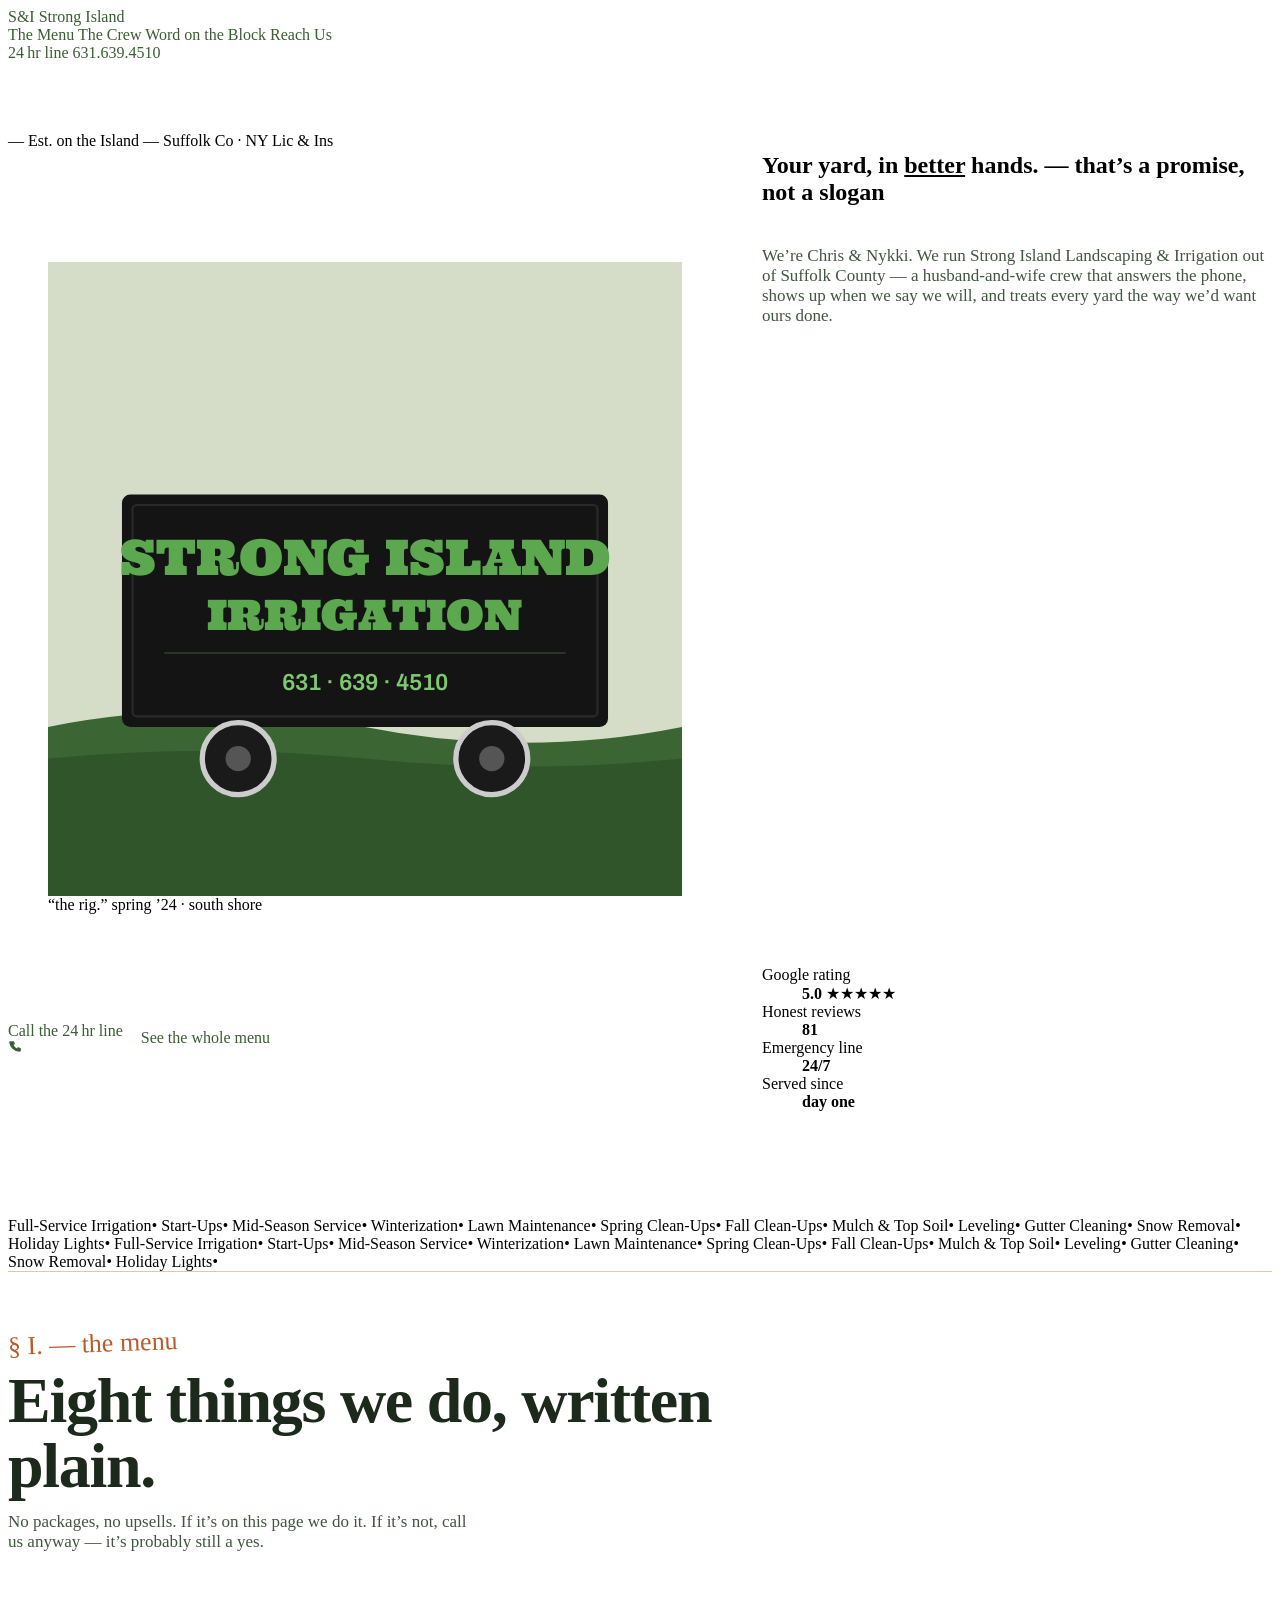
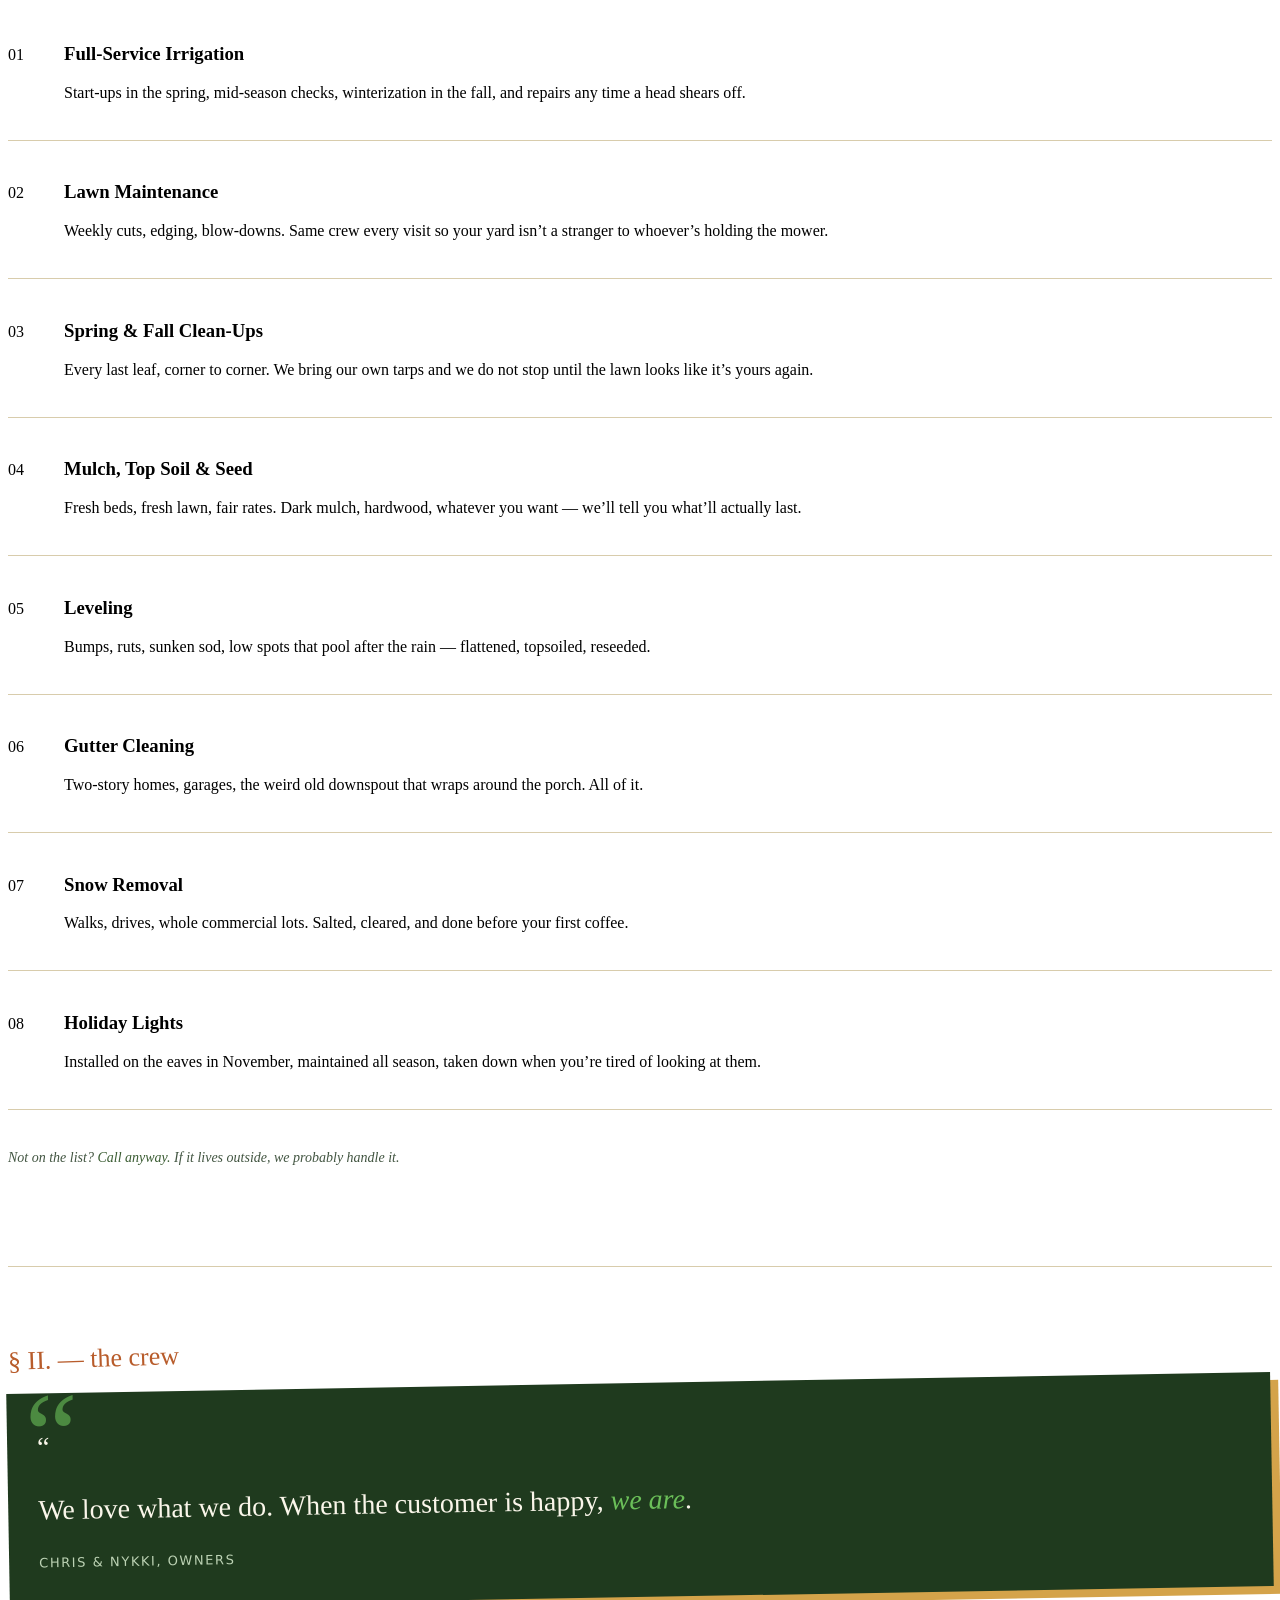
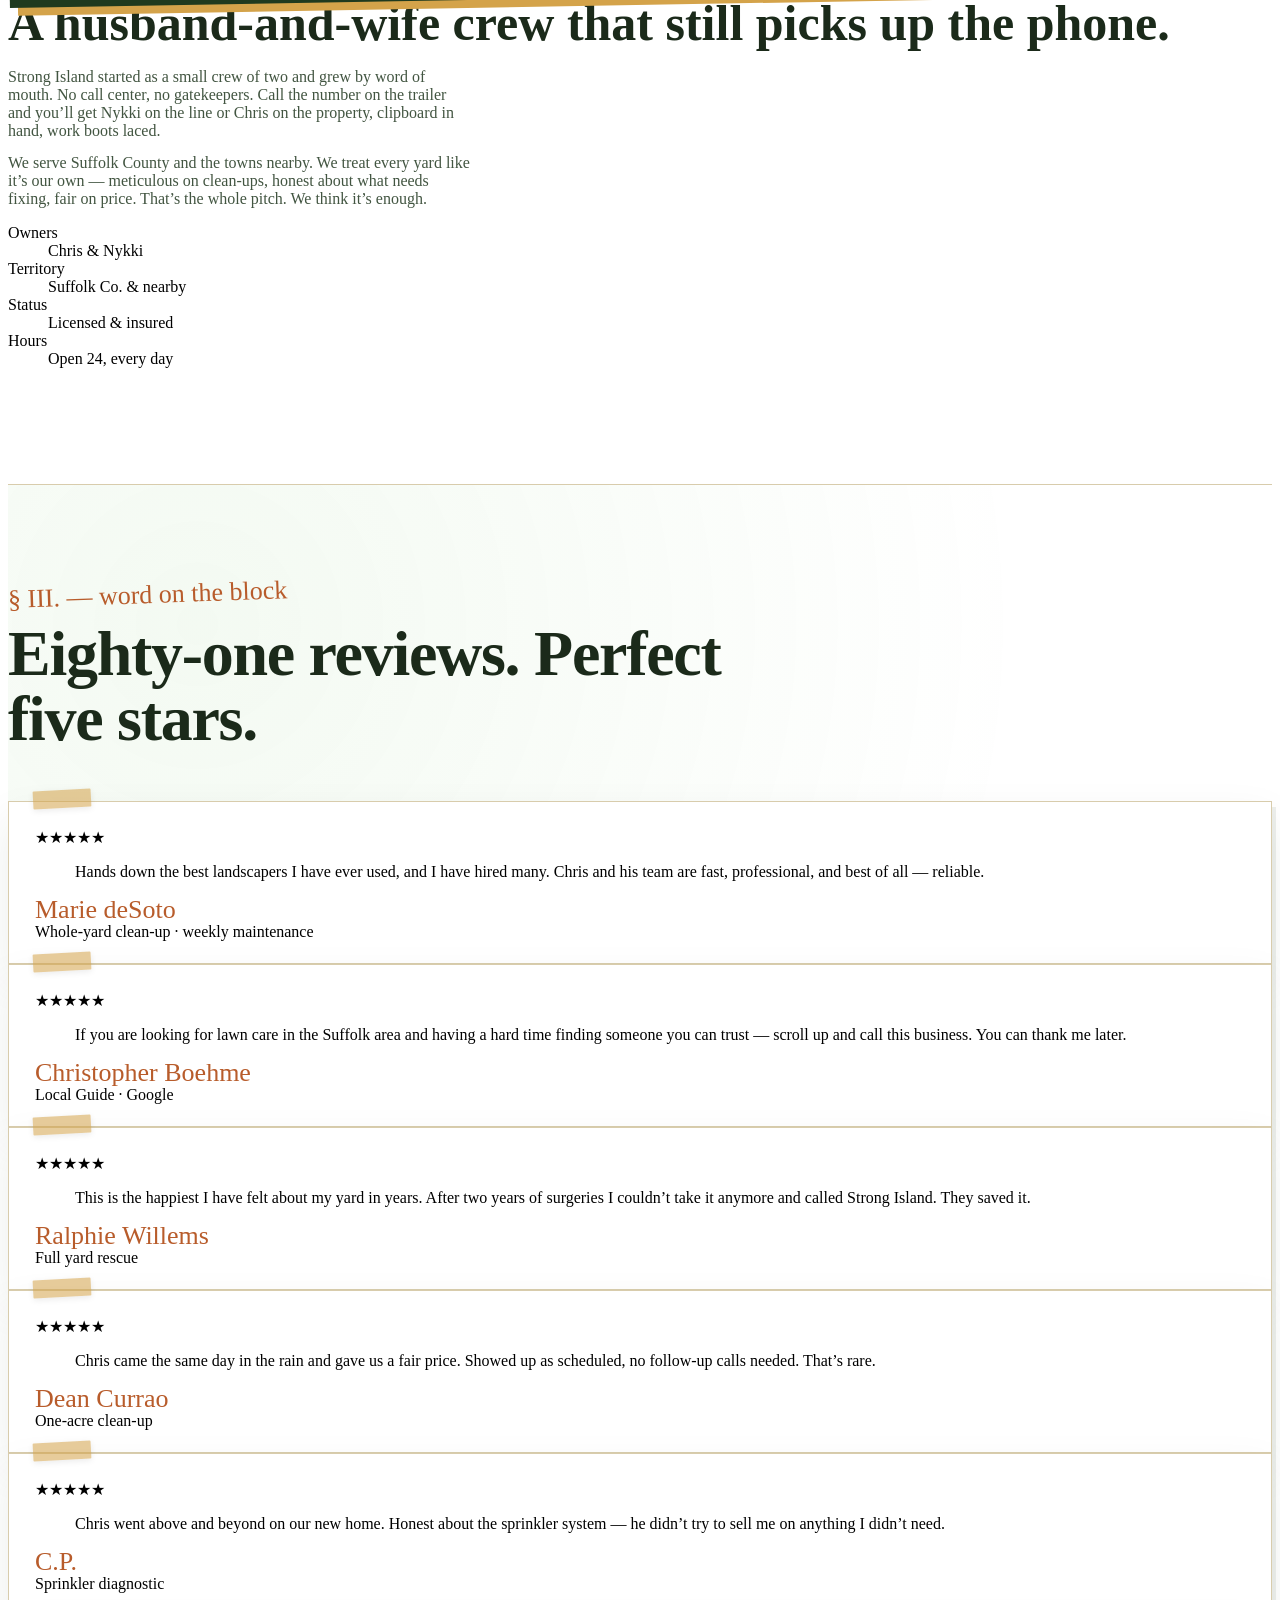
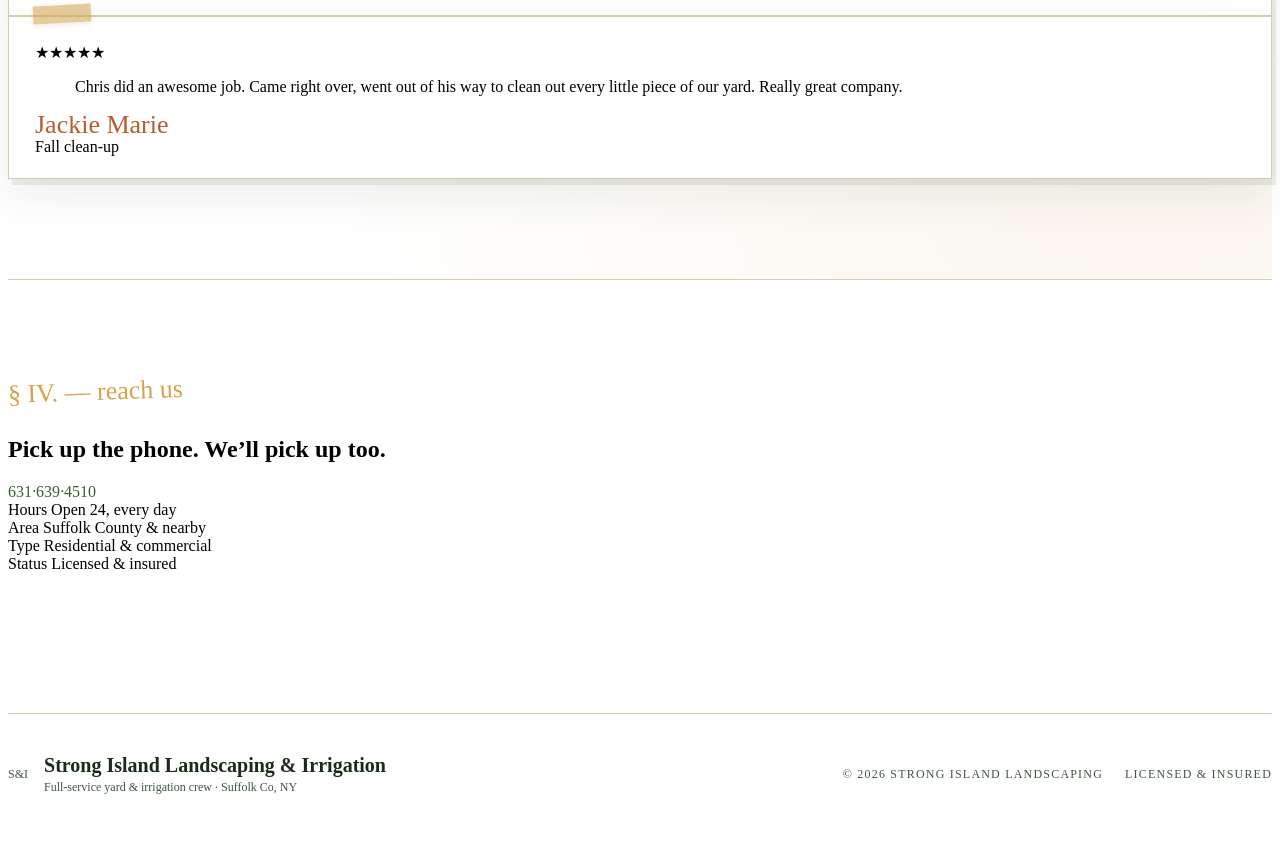
==== commit 276b47a0: "Update landscaping.html" ====
--- a/landscaping.html
+++ b/landscaping.html
@@ -4,404 +4,419 @@
   <meta charset="UTF-8" />
   <meta name="viewport" content="width=device-width, initial-scale=1.0" />
   <title>Strong Island Landscaping &amp; Irrigation — Suffolk County, NY</title>
-  <meta name="description" content="Strong Island Landscaping: full-service irrigation, lawn maintenance, clean-ups, mulch, snow removal and 24-hour emergency service across Suffolk County, NY. Licensed &amp; insured." />
+  <meta name="description" content="Strong Island Landscaping &amp; Irrigation — a husband-and-wife crew serving Suffolk County, NY. Full-service irrigation, lawn maintenance, spring &amp; fall clean-ups, mulch, snow removal. Licensed, insured, 24-hour emergency line." />
   <link rel="preconnect" href="https://fonts.googleapis.com" />
   <link rel="preconnect" href="https://fonts.gstatic.com" crossorigin />
-  <link href="https://fonts.googleapis.com/css2?family=DM+Serif+Display:ital@0;1&family=Manrope:wght@400;500;600;700&family=Caveat:wght@500;700&display=swap" rel="stylesheet" />
-  <link rel="stylesheet" href="styles.css" />
+  <link href="https://fonts.googleapis.com/css2?family=Ultra&family=Archivo:wght@400;500;600;800&family=Shadows+Into+Light+Two&display=swap" rel="stylesheet" />
+  <link rel="stylesheet" href="landscaping.css" />
 </head>
-<body class="paper">
-
-  <!-- ================================================================
-       VERTICAL SIDE RAIL (instead of a horizontal nav bar)
-  ================================================================= -->
-  <aside class="rail" aria-label="Primary">
-    <a class="rail-mono" href="#top" aria-label="Strong Island Landscaping home">
-      <span class="rail-mono-big">SI</span>
-      <span class="rail-mono-sub">Landscaping &amp; Irrigation</span>
+<body>
+
+  <header class="masthead">
+    <a class="mark" href="#top" aria-label="Strong Island Landscaping home">
+      <span class="mark-glyph">S<span class="mark-amp">&amp;</span>I</span>
+      <span class="mark-word">Strong Island</span>
     </a>
-    <nav class="rail-nav">
-      <a href="#top"><span>01</span>Field</a>
-      <a href="#services"><span>02</span>Services</a>
-      <a href="#story"><span>03</span>Story</a>
-      <a href="#voices"><span>04</span>Voices</a>
-      <a href="#reach"><span>05</span>Reach</a>
+    <nav class="masthead-nav" aria-label="Primary">
+      <a href="#services">The Menu</a>
+      <a href="#story">The Crew</a>
+      <a href="#voices">Word on the Block</a>
+      <a href="#reach">Reach Us</a>
     </nav>
-    <a class="rail-call" href="tel:+16316394510">
-      <span class="rail-call-label">24&nbsp;hr line</span>
-      <span class="rail-call-num">631&middot;639&middot;4510</span>
+    <a class="masthead-call" href="tel:+16316394510">
+      <span class="masthead-call-label">24&thinsp;hr line</span>
+      <span class="masthead-call-num">631.639.4510</span>
     </a>
-  </aside>
-
-  <main class="canvas">
-
-    <!-- ============================================================
-         HERO — magazine style: tag strip, huge mixed headline,
-         angled polaroid image, sidebar "stats journal"
-    ============================================================= -->
-    <section class="hero" id="top">
-
-      <div class="hero-tags">
-        <span>SUFFOLK CO · NY</span>
-        <span class="dot">●</span>
-        <span>EST. ON THE ISLAND</span>
-        <span class="dot">●</span>
-        <span>LICENSED &amp; INSURED</span>
-      </div>
-
-      <h1 class="display">
-        Your yard,<br/>
-        <em>in better</em><br/>
-        hands.
+  </header>
+
+  <main id="top">
+
+    <section class="hero">
+      <div class="hero-meta" aria-hidden="true">
+        <span>&mdash; Est. on the Island &mdash;</span>
+        <span>Suffolk Co &middot; NY</span>
+        <span>Lic &amp; Ins</span>
+      </div>
+
+      <h1 class="hero-title">
+        <span class="hero-line-1">Your yard,</span>
+        <span class="hero-line-2">in <u>better</u></span>
+        <span class="hero-line-3">hands.</span>
+        <span class="hero-scribble" aria-hidden="true">
+          &mdash; that&rsquo;s a promise, not a slogan
+        </span>
       </h1>
 
-      <div class="hero-body">
-        <p class="hero-lead">
-          Strong Island is a full-service irrigation and landscaping crew
-          run by <strong>Chris &amp; Nykki</strong>. Start-ups, mid-season
-          service, winterization, clean-ups, mulch, top soil, leveling,
-          snow removal &mdash; even holiday lights. If it happens in your
-          yard, we handle it.
-        </p>
-
-        <div class="hero-cta">
-          <a class="leaf-btn" href="tel:+16316394510">
-            Call the 24&thinsp;hr line
-            <svg viewBox="0 0 24 24" width="16" height="16" aria-hidden="true"><path fill="currentColor" d="M5 3h4l2 5-3 2a12 12 0 006 6l2-3 5 2v4a2 2 0 01-2 2A17 17 0 013 5a2 2 0 012-2z"/></svg>
-          </a>
-          <a class="ghost-btn" href="#services">See the whole menu &rarr;</a>
-        </div>
-      </div>
-
-      <!-- Tilted polaroid with the trailer image
-           (image file should live at images/strong-island-trailer.jpg) -->
-      <figure class="polaroid polaroid-hero">
-        <div class="polaroid-img">
+      <figure class="trailer">
+        <div class="trailer-frame">
           <img
             src="images/strong-island-trailer.jpg"
-            alt="Strong Island Irrigation service trailer with green hand-painted lettering"
+            alt="Strong Island Irrigation trailer with green hand-painted lettering parked in a driveway"
             loading="eager"
-            onerror="this.style.display='none';this.nextElementSibling.style.display='flex';" />
-          <!-- SVG fallback so the page always renders -->
-          <div class="polaroid-fallback" aria-hidden="true">
-            <svg viewBox="0 0 600 520" role="img" aria-label="Strong Island Irrigation trailer illustration">
-              <defs>
-                <linearGradient id="sky" x1="0" x2="0" y1="0" y2="1">
-                  <stop offset="0" stop-color="#cde2d0"/>
-                  <stop offset="1" stop-color="#f3efe3"/>
-                </linearGradient>
-                <linearGradient id="trailer" x1="0" x2="0" y1="0" y2="1">
-                  <stop offset="0" stop-color="#141414"/>
-                  <stop offset="1" stop-color="#0a0a0a"/>
-                </linearGradient>
-              </defs>
-              <rect width="600" height="520" fill="url(#sky)"/>
-              <circle cx="500" cy="80" r="42" fill="#f5d977" opacity=".75"/>
-              <path d="M0 430 Q150 400 300 430 T600 430 V520 H0Z" fill="#2e5a3a"/>
-              <g transform="translate(60 180)">
-                <rect x="0" y="20" width="480" height="220" rx="10" fill="url(#trailer)"/>
-                <rect x="10" y="30" width="460" height="200" rx="6" fill="none" stroke="#2a2a2a" stroke-width="2"/>
-                <text x="240" y="92" text-anchor="middle" font-family="DM Serif Display, serif" font-size="44" fill="#6bbf59" font-style="italic">Strong Island</text>
-                <text x="240" y="138" text-anchor="middle" font-family="DM Serif Display, serif" font-size="40" fill="#6bbf59" font-style="italic">Irrigation</text>
-                <text x="240" y="170" text-anchor="middle" font-family="Manrope, sans-serif" font-size="14" fill="#b0e3a3" letter-spacing="2">START-UPS · MID-SEASON · WINTERIZATION</text>
-                <text x="240" y="208" text-anchor="middle" font-family="DM Serif Display, serif" font-size="34" fill="#6bbf59">631 · 639 · 4510</text>
-                <circle cx="120" cy="270" r="32" fill="#2a2a2a" stroke="#d9d9d9" stroke-width="6"/>
-                <circle cx="120" cy="270" r="10" fill="#6e6e6e"/>
-                <circle cx="360" cy="270" r="32" fill="#2a2a2a" stroke="#d9d9d9" stroke-width="6"/>
-                <circle cx="360" cy="270" r="10" fill="#6e6e6e"/>
-              </g>
-            </svg>
-          </div>
+            onerror="this.replaceWith(document.getElementById('trailer-svg').content.cloneNode(true));" />
         </div>
         <figcaption>
-          <span class="scribble">&ldquo;The rig, ready to roll.&rdquo;</span>
-          <span class="date">&mdash; field note, spring</span>
+          <span class="trailer-hand">&ldquo;the rig.&rdquo;</span>
+          <span class="trailer-meta">spring &rsquo;24 &middot; south shore</span>
         </figcaption>
       </figure>
 
-      <!-- Stat journal: a little sticker-style box in the corner -->
-      <aside class="stat-journal">
-        <div class="stat-head">The Scorecard</div>
-        <ul>
-          <li><strong>5.0</strong><span>Google rating</span></li>
-          <li><strong>81</strong><span>honest reviews</span></li>
-          <li><strong>24/7</strong><span>emergency line</span></li>
-          <li><strong>Res &amp; Com</strong><span>residential + commercial</span></li>
-        </ul>
-      </aside>
-
+      <template id="trailer-svg">
+        <svg viewBox="0 0 600 600" role="img" aria-label="Illustration of the Strong Island Irrigation trailer" style="width:100%;height:100%;display:block;">
+          <rect width="600" height="600" fill="#d5ddc8"/>
+          <path d="M0 440 Q150 410 300 440 T600 440 V600 H0Z" fill="#3b6634"/>
+          <path d="M0 470 Q150 455 300 470 T600 470 V600 H0Z" fill="#2d4f29" opacity=".7"/>
+          <g transform="translate(70 200)">
+            <rect x="0" y="20" width="460" height="220" rx="8" fill="#141414"/>
+            <rect x="10" y="30" width="440" height="200" rx="4" fill="none" stroke="#2a2a2a" stroke-width="2"/>
+            <text x="230" y="96" text-anchor="middle" font-family="Ultra, serif" font-size="46" fill="#5ba84e">STRONG ISLAND</text>
+            <text x="230" y="148" text-anchor="middle" font-family="Ultra, serif" font-size="40" fill="#5ba84e">IRRIGATION</text>
+            <line x1="40" y1="170" x2="420" y2="170" stroke="#5ba84e" stroke-width="1" opacity=".5"/>
+            <text x="230" y="205" text-anchor="middle" font-family="Archivo, sans-serif" font-weight="600" font-size="22" fill="#7ec970">631 &middot; 639 &middot; 4510</text>
+            <circle cx="110" cy="270" r="34" fill="#1a1a1a" stroke="#ccc" stroke-width="5"/>
+            <circle cx="110" cy="270" r="12" fill="#555"/>
+            <circle cx="350" cy="270" r="34" fill="#1a1a1a" stroke="#ccc" stroke-width="5"/>
+            <circle cx="350" cy="270" r="12" fill="#555"/>
+          </g>
+        </svg>
+      </template>
+
+      <p class="hero-lead">
+        We&rsquo;re Chris &amp; Nykki. We run Strong Island Landscaping &amp;
+        Irrigation out of Suffolk County &mdash; a husband-and-wife crew that
+        answers the phone, shows up when we say we will, and treats every
+        yard the way we&rsquo;d want ours done.
+      </p>
+
+      <div class="hero-cta">
+        <a class="btn-primary" href="tel:+16316394510">
+          Call the 24&thinsp;hr line
+          <svg viewBox="0 0 24 24" width="14" height="14" aria-hidden="true"><path fill="currentColor" d="M6 2h4l2 5-2.5 1.5a12 12 0 006 6L17 12l5 2v4a2 2 0 01-2 2A18 18 0 012 4a2 2 0 012-2z"/></svg>
+        </a>
+        <a class="btn-ghost" href="#services">See the whole menu</a>
+      </div>
+
+      <dl class="hero-stats">
+        <div>
+          <dt>Google rating</dt>
+          <dd><strong>5.0</strong> <span>&starf;&starf;&starf;&starf;&starf;</span></dd>
+        </div>
+        <div>
+          <dt>Honest reviews</dt>
+          <dd><strong>81</strong></dd>
+        </div>
+        <div>
+          <dt>Emergency line</dt>
+          <dd><strong>24/7</strong></dd>
+        </div>
+        <div>
+          <dt>Served since</dt>
+          <dd><strong>day one</strong></dd>
+        </div>
+      </dl>
     </section>
 
-    <!-- soft divider -->
-    <div class="divider" aria-hidden="true">
-      <svg viewBox="0 0 1200 40" preserveAspectRatio="none">
-        <path d="M0 20 C 200 0, 400 40, 600 20 S 1000 0, 1200 20" stroke="#3b5d33" stroke-width="2" fill="none" stroke-linecap="round" stroke-dasharray="2 10"/>
-      </svg>
+    <div class="marquee" aria-hidden="true">
+      <div class="marquee-track">
+        <span>Full-Service Irrigation</span><em>&bull;</em>
+        <span>Start-Ups</span><em>&bull;</em>
+        <span>Mid-Season Service</span><em>&bull;</em>
+        <span>Winterization</span><em>&bull;</em>
+        <span>Lawn Maintenance</span><em>&bull;</em>
+        <span>Spring Clean-Ups</span><em>&bull;</em>
+        <span>Fall Clean-Ups</span><em>&bull;</em>
+        <span>Mulch &amp; Top Soil</span><em>&bull;</em>
+        <span>Leveling</span><em>&bull;</em>
+        <span>Gutter Cleaning</span><em>&bull;</em>
+        <span>Snow Removal</span><em>&bull;</em>
+        <span>Holiday Lights</span><em>&bull;</em>
+        <span>Full-Service Irrigation</span><em>&bull;</em>
+        <span>Start-Ups</span><em>&bull;</em>
+        <span>Mid-Season Service</span><em>&bull;</em>
+        <span>Winterization</span><em>&bull;</em>
+        <span>Lawn Maintenance</span><em>&bull;</em>
+        <span>Spring Clean-Ups</span><em>&bull;</em>
+        <span>Fall Clean-Ups</span><em>&bull;</em>
+        <span>Mulch &amp; Top Soil</span><em>&bull;</em>
+        <span>Leveling</span><em>&bull;</em>
+        <span>Gutter Cleaning</span><em>&bull;</em>
+        <span>Snow Removal</span><em>&bull;</em>
+        <span>Holiday Lights</span><em>&bull;</em>
+      </div>
     </div>
 
-    <!-- ============================================================
-         SERVICES — presented as a MENU, not a card grid
-         (rows with ornament + name + dot leaders + short line)
-    ============================================================= -->
     <section class="services" id="services">
       <header class="section-head">
-        <span class="chapter">Ch. 02</span>
-        <h2>The whole&nbsp;<em>menu</em>.</h2>
+        <span class="chapter">&sect; I. &mdash; the menu</span>
+        <h2>
+          <span>Eight things we do,</span>
+          <span class="soft">written plain.</span>
+        </h2>
         <p>
-          Fifteen years of dirt under our fingernails. Here&rsquo;s what we do,
-          written plain. No packages, no upsells &mdash; just the list.
+          No packages, no upsells. If it&rsquo;s on this page we do it.
+          If it&rsquo;s not, call us anyway &mdash; it&rsquo;s probably still a yes.
         </p>
       </header>
 
       <ol class="menu">
         <li>
-          <span class="m-num">i.</span>
-          <span class="m-name">Full-Service Irrigation</span>
-          <span class="m-dots"></span>
-          <span class="m-note">start-ups, mid-season, winterization, repairs</span>
-        </li>
-        <li>
-          <span class="m-num">ii.</span>
-          <span class="m-name">Lawn Maintenance</span>
-          <span class="m-dots"></span>
-          <span class="m-note">weekly cuts, edging, blow-downs</span>
-        </li>
-        <li>
-          <span class="m-num">iii.</span>
-          <span class="m-name">Spring &amp; Fall Clean-Ups</span>
-          <span class="m-dots"></span>
-          <span class="m-note">every last leaf, corner to corner</span>
-        </li>
-        <li>
-          <span class="m-num">iv.</span>
-          <span class="m-name">Mulch, Top Soil &amp; Seed</span>
-          <span class="m-dots"></span>
-          <span class="m-note">fresh beds, fresh lawn, fair rates</span>
-        </li>
-        <li>
-          <span class="m-num">v.</span>
-          <span class="m-name">Leveling</span>
-          <span class="m-dots"></span>
-          <span class="m-note">bumps, ruts, sunken sod &mdash; flattened</span>
-        </li>
-        <li>
-          <span class="m-num">vi.</span>
-          <span class="m-name">Gutter Cleaning</span>
-          <span class="m-dots"></span>
-          <span class="m-note">two-story homes, garages, all of it</span>
-        </li>
-        <li>
-          <span class="m-num">vii.</span>
-          <span class="m-name">Snow Removal</span>
-          <span class="m-dots"></span>
-          <span class="m-note">walks, drives, whole commercial lots</span>
-        </li>
-        <li>
-          <span class="m-num">viii.</span>
-          <span class="m-name">Holiday Lights</span>
-          <span class="m-dots"></span>
-          <span class="m-note">installed, maintained, taken down</span>
+          <span class="menu-n">01</span>
+          <div class="menu-body">
+            <h3>Full-Service Irrigation</h3>
+            <p>Start-ups in the spring, mid-season checks, winterization in
+            the fall, and repairs any time a head shears off.</p>
+          </div>
+        </li>
+        <li>
+          <span class="menu-n">02</span>
+          <div class="menu-body">
+            <h3>Lawn Maintenance</h3>
+            <p>Weekly cuts, edging, blow-downs. Same crew every visit so
+            your yard isn&rsquo;t a stranger to whoever&rsquo;s holding the mower.</p>
+          </div>
+        </li>
+        <li>
+          <span class="menu-n">03</span>
+          <div class="menu-body">
+            <h3>Spring &amp; Fall Clean-Ups</h3>
+            <p>Every last leaf, corner to corner. We bring our own tarps
+            and we do not stop until the lawn looks like it&rsquo;s yours again.</p>
+          </div>
+        </li>
+        <li>
+          <span class="menu-n">04</span>
+          <div class="menu-body">
+            <h3>Mulch, Top Soil &amp; Seed</h3>
+            <p>Fresh beds, fresh lawn, fair rates. Dark mulch, hardwood,
+            whatever you want &mdash; we&rsquo;ll tell you what&rsquo;ll actually last.</p>
+          </div>
+        </li>
+        <li>
+          <span class="menu-n">05</span>
+          <div class="menu-body">
+            <h3>Leveling</h3>
+            <p>Bumps, ruts, sunken sod, low spots that pool after the rain
+            &mdash; flattened, topsoiled, reseeded.</p>
+          </div>
+        </li>
+        <li>
+          <span class="menu-n">06</span>
+          <div class="menu-body">
+            <h3>Gutter Cleaning</h3>
+            <p>Two-story homes, garages, the weird old downspout that
+            wraps around the porch. All of it.</p>
+          </div>
+        </li>
+        <li>
+          <span class="menu-n">07</span>
+          <div class="menu-body">
+            <h3>Snow Removal</h3>
+            <p>Walks, drives, whole commercial lots. Salted, cleared,
+            and done before your first coffee.</p>
+          </div>
+        </li>
+        <li>
+          <span class="menu-n">08</span>
+          <div class="menu-body">
+            <h3>Holiday Lights</h3>
+            <p>Installed on the eaves in November, maintained all season,
+            taken down when you&rsquo;re tired of looking at them.</p>
+          </div>
         </li>
       </ol>
 
       <p class="footnote">
-        Don&rsquo;t see what you need? <a href="tel:+16316394510">Call and ask</a>.
+        Not on the list? <a href="tel:+16316394510">Call anyway.</a>
         If it lives outside, we probably handle it.
       </p>
     </section>
 
-    <!-- ============================================================
-         STORY — two column: big pull quote + paragraph
-    ============================================================= -->
     <section class="story" id="story">
-      <span class="chapter">Ch. 03</span>
-
-      <div class="story-grid">
+      <span class="chapter">&sect; II. &mdash; the crew</span>
+
+      <div class="story-inner">
         <blockquote class="pullquote">
-          &ldquo;We love what we do &mdash; and when the customer is happy,
-          <em>we are</em>.&rdquo;
-          <cite>&mdash; Chris &amp; Nykki, owners</cite>
+          <span class="pq-mark" aria-hidden="true">&ldquo;</span>
+          <p>We love what we do. When the customer is happy, <em>we are</em>.</p>
+          <cite>Chris &amp; Nykki, owners</cite>
         </blockquote>
 
         <div class="story-copy">
-          <h2>A husband-and-wife crew<br/>that still picks up the phone.</h2>
+          <h2>A husband-and-wife crew that still picks up the phone.</h2>
           <p>
-            Strong Island started as a small crew of two and grew by word of
-            mouth. No call center, no gatekeepers &mdash; call the number on
+            Strong Island started as a small crew of two and grew by word
+            of mouth. No call center, no gatekeepers. Call the number on
             the trailer and you&rsquo;ll get Nykki on the line or Chris on
-            the property with a clipboard and a pair of boots.
+            the property, clipboard in hand, work boots laced.
           </p>
           <p>
             We serve Suffolk County and the towns nearby. We treat every
             yard like it&rsquo;s our own &mdash; meticulous on clean-ups,
-            honest about what needs fixing, fair on price.
+            honest about what needs fixing, fair on price. That&rsquo;s the
+            whole pitch. We think it&rsquo;s enough.
           </p>
 
-          <dl class="story-facts">
+          <dl class="facts">
             <div>
-              <dt>Owners</dt><dd>Chris &amp; Nykki</dd>
+              <dt>Owners</dt>
+              <dd>Chris &amp; Nykki</dd>
             </div>
             <div>
-              <dt>Area</dt><dd>Suffolk County &amp; nearby</dd>
+              <dt>Territory</dt>
+              <dd>Suffolk Co. &amp; nearby</dd>
             </div>
             <div>
-              <dt>Status</dt><dd>Licensed &amp; Insured</dd>
+              <dt>Status</dt>
+              <dd>Licensed &amp; insured</dd>
             </div>
             <div>
-              <dt>Hours</dt><dd>Open 24 hours, 7 days</dd>
+              <dt>Hours</dt>
+              <dd>Open 24, every day</dd>
             </div>
           </dl>
         </div>
       </div>
     </section>
 
-    <!-- ============================================================
-         VOICES — Google reviews as overlapping polaroids
-    ============================================================= -->
     <section class="voices" id="voices">
-      <header class="section-head center">
-        <span class="chapter">Ch. 04</span>
-        <h2>Voices from the <em>yard</em>.</h2>
-        <p class="stars-line">
-          <span class="stars">&#9733;&#9733;&#9733;&#9733;&#9733;</span>
-          <strong>5.0</strong> &middot; 81 Google reviews
-        </p>
+      <header class="section-head align-left">
+        <span class="chapter">&sect; III. &mdash; word on the block</span>
+        <h2>
+          <span>Eighty-one reviews.</span>
+          <span class="soft">Perfect five stars.</span>
+        </h2>
       </header>
 
-      <div class="voices-wall">
-
-        <figure class="note note-a">
-          <p>
-            &ldquo;Hands down the best landscapers I have ever used, and I have
+      <div class="notes">
+        <figure class="note">
+          <div class="note-stars" aria-label="5 out of 5 stars">&starf;&starf;&starf;&starf;&starf;</div>
+          <blockquote>
+            Hands down the best landscapers I have ever used, and I have
             hired many. Chris and his team are fast, professional, and
-            best of all &mdash; reliable.&rdquo;
-          </p>
+            best of all &mdash; reliable.
+          </blockquote>
           <figcaption>
             <span class="sig">Marie deSoto</span>
-            <span class="meta">Whole-yard clean-up &middot; weekly maintenance</span>
-          </figcaption>
-        </figure>
-
-        <figure class="note note-b">
-          <p>
-            &ldquo;If you are looking for lawn care in the Suffolk area and
+            <span class="note-job">Whole-yard clean-up &middot; weekly maintenance</span>
+          </figcaption>
+        </figure>
+
+        <figure class="note">
+          <div class="note-stars" aria-label="5 out of 5 stars">&starf;&starf;&starf;&starf;&starf;</div>
+          <blockquote>
+            If you are looking for lawn care in the Suffolk area and
             having a hard time finding someone you can trust &mdash; scroll
-            up and call this business. You can thank me later.&rdquo;
-          </p>
+            up and call this business. You can thank me later.
+          </blockquote>
           <figcaption>
             <span class="sig">Christopher Boehme</span>
-            <span class="meta">Local Guide &middot; Google</span>
-          </figcaption>
-        </figure>
-
-        <figure class="note note-c">
-          <p>
-            &ldquo;I have to honestly say this is the happiest I have felt
-            about my yard in years. After two years of surgeries I
-            couldn&rsquo;t take it anymore and called Strong Island.&rdquo;
-          </p>
+            <span class="note-job">Local Guide &middot; Google</span>
+          </figcaption>
+        </figure>
+
+        <figure class="note">
+          <div class="note-stars" aria-label="5 out of 5 stars">&starf;&starf;&starf;&starf;&starf;</div>
+          <blockquote>
+            This is the happiest I have felt about my yard in years. After
+            two years of surgeries I couldn&rsquo;t take it anymore and
+            called Strong Island. They saved it.
+          </blockquote>
           <figcaption>
             <span class="sig">Ralphie Willems</span>
-            <span class="meta">Full yard rescue</span>
-          </figcaption>
-        </figure>
-
-        <figure class="note note-d">
-          <p>
-            &ldquo;Chris came the same day in the rain and gave us a fair
-            price. Showed up as scheduled &mdash; no follow-up calls
-            needed. That&rsquo;s rare.&rdquo;
-          </p>
+            <span class="note-job">Full yard rescue</span>
+          </figcaption>
+        </figure>
+
+        <figure class="note">
+          <div class="note-stars" aria-label="5 out of 5 stars">&starf;&starf;&starf;&starf;&starf;</div>
+          <blockquote>
+            Chris came the same day in the rain and gave us a fair price.
+            Showed up as scheduled, no follow-up calls needed. That&rsquo;s
+            rare.
+          </blockquote>
           <figcaption>
             <span class="sig">Dean Currao</span>
-            <span class="meta">One-acre clean-up</span>
-          </figcaption>
-        </figure>
-
-        <figure class="note note-e">
-          <p>
-            &ldquo;Chris went above and beyond on our new home.
-            Honest about the sprinkler system &mdash; he didn&rsquo;t try
-            to sell me on anything I didn&rsquo;t need.&rdquo;
-          </p>
+            <span class="note-job">One-acre clean-up</span>
+          </figcaption>
+        </figure>
+
+        <figure class="note">
+          <div class="note-stars" aria-label="5 out of 5 stars">&starf;&starf;&starf;&starf;&starf;</div>
+          <blockquote>
+            Chris went above and beyond on our new home. Honest about the
+            sprinkler system &mdash; he didn&rsquo;t try to sell me on
+            anything I didn&rsquo;t need.
+          </blockquote>
           <figcaption>
             <span class="sig">C.P.</span>
-            <span class="meta">Sprinkler diagnostic</span>
-          </figcaption>
-        </figure>
-
+            <span class="note-job">Sprinkler diagnostic</span>
+          </figcaption>
+        </figure>
+
+        <figure class="note">
+          <div class="note-stars" aria-label="5 out of 5 stars">&starf;&starf;&starf;&starf;&starf;</div>
+          <blockquote>
+            Chris did an awesome job. Came right over, went out of his way
+            to clean out every little piece of our yard. Really great
+            company.
+          </blockquote>
+          <figcaption>
+            <span class="sig">Jackie Marie</span>
+            <span class="note-job">Fall clean-up</span>
+          </figcaption>
+        </figure>
       </div>
     </section>
 
-    <!-- ============================================================
-         REACH — a postcard-style contact card (NOT an embedded map)
-    ============================================================= -->
     <section class="reach" id="reach">
-      <div class="postcard">
-
-        <div class="postcard-left">
-          <span class="chapter light">Ch. 05</span>
-          <h2>Drop us a line.</h2>
-          <p>
-            We answer the phone any hour of any day. Tell us what the yard
-            needs and we&rsquo;ll roll the trailer over.
-          </p>
-
-          <a class="big-call" href="tel:+16316394510">
-            <span class="big-call-label">Call the 24 hr line</span>
-            <span class="big-call-num">(631) 639&ndash;4510</span>
-          </a>
-
-          <ul class="hours">
-            <li><span>Mon &ndash; Sun</span><em>Open 24 hours</em></li>
-            <li><span>Emergency repairs</span><em>Any time, any weather</em></li>
-          </ul>
-        </div>
-
-        <div class="postcard-right">
-          <div class="stamp">
-            <div class="stamp-inner">
-              <span class="stamp-top">SUFFOLK CO</span>
-              <span class="stamp-mid">NY</span>
-              <span class="stamp-bot">LIC &amp; INS</span>
-            </div>
-          </div>
-
-          <div class="postmark">
-            <span>Strong Island Landscaping</span>
-            <span>Suffolk County, NY</span>
-            <span>Residential &middot; Commercial</span>
-          </div>
-
-          <div class="address-lines">
-            <div></div><div></div><div></div>
-          </div>
-        </div>
-
+      <span class="chapter light">&sect; IV. &mdash; reach us</span>
+
+      <h2 class="reach-title">
+        <span>Pick up the phone.</span>
+        <span class="soft">We&rsquo;ll pick up too.</span>
+      </h2>
+
+      <a class="big-number" href="tel:+16316394510" aria-label="Call Strong Island at 631-639-4510">
+        <span>631</span><em>&middot;</em><span>639</span><em>&middot;</em><span>4510</span>
+      </a>
+
+      <div class="reach-facts">
+        <div>
+          <span class="rf-label">Hours</span>
+          <span class="rf-value">Open 24, every day</span>
+        </div>
+        <div>
+          <span class="rf-label">Area</span>
+          <span class="rf-value">Suffolk County &amp; nearby</span>
+        </div>
+        <div>
+          <span class="rf-label">Type</span>
+          <span class="rf-value">Residential &amp; commercial</span>
+        </div>
+        <div>
+          <span class="rf-label">Status</span>
+          <span class="rf-value">Licensed &amp; insured</span>
+        </div>
       </div>
     </section>
 
-    <!-- ============================================================
-         FOOTER — small, colophon-style
-    ============================================================= -->
-    <footer class="colophon">
-      <div class="colophon-inner">
-        <div class="col-mark">
-          <span class="col-mono">SI</span>
-          <div>
-            <strong>Strong Island Landscaping</strong>
-            <span>Full service yard &amp; irrigation &middot; Suffolk Co, NY</span>
-          </div>
-        </div>
-        <div class="col-meta">
-          <span>&copy; <span id="year"></span> Strong Island Landscaping</span>
-          <span>Licensed &amp; Insured</span>
-          <span><a href="index.html">&larr; Long Beach Plumbing &amp; Heating</a></span>
-        </div>
-      </div>
-    </footer>
-
   </main>
+
+  <footer class="colophon">
+    <div class="colophon-inner">
+      <div class="col-mark">
+        <span class="col-glyph">S<span>&amp;</span>I</span>
+        <div>
+          <strong>Strong Island Landscaping &amp; Irrigation</strong>
+          <span>Full-service yard &amp; irrigation crew &middot; Suffolk Co, NY</span>
+        </div>
+      </div>
+      <div class="col-meta">
+        <span>&copy; <span id="year"></span> Strong Island Landscaping</span>
+        <span>Licensed &amp; Insured</span>
+      </div>
+    </div>
+  </footer>
 
   <script>
     document.getElementById('year').textContent = new Date().getFullYear();
--- a/landscaping.css
+++ b/landscaping.css
@@ -0,0 +1,944 @@
+/* ================================================================
+   Strong Island Landscaping — styles
+   Intentionally UNLIKE the plumbing site:
+   - warm cream "paper" instead of editorial navy
+   - DM Serif Display + Manrope + Caveat (instead of Playfair + Inter)
+   - vertical side rail instead of top nav
+   - asymmetric magazine layout, angled polaroids, menu rows with
+     dot leaders, postcard contact block, notebook chapter marks
+   ================================================================ */
+
+:root {
+  --ink:       #1b2a1a;
+  --ink-soft:  #425541;
+  --moss:      #3b5d33;
+  --moss-deep: #1f3a1e;
+  --leaf:      #6bbf59;
+  --sun:       #d4a34a;
+  --sun-dark:  #a87a23;
+  --cream:     #faf6ea;
+  --cream-2:   #f1ead7;
+  --sand:      #e6dbb9;
+  --rust:      #b85c2b;
+  --line:      #d8ccac;
+  --white:     #ffffff;
+
+  --serif:  "DM Serif Display", Georgia, serif;
+  --sans:   "Manrope", system-ui, -apple-system, "Segoe UI", Roboto, sans-serif;
+  --hand:   "Caveat", "Comic Sans MS", cursive;
+}
+
+* { box-sizing: border-box; }
+html { scroll-behavior: smooth; }
+
+body.paper {
+  margin: 0;
+  font-family: var(--sans);
+  color: var(--ink);
+  background: var(--cream);
+  line-height: 1.6;
+  -webkit-font-smoothing: antialiased;
+
+  /* subtle paper grain — layered radial speckles */
+  background-image:
+    radial-gradient(rgba(59,93,51,0.05) 1px, transparent 1px),
+    radial-gradient(rgba(180,130,50,0.04) 1px, transparent 1px),
+    linear-gradient(180deg, #faf6ea 0%, #f3ecd6 100%);
+  background-size: 24px 24px, 36px 36px, 100% 100%;
+  background-position: 0 0, 12px 18px, 0 0;
+}
+
+img, svg { max-width: 100%; display: block; }
+a { color: var(--moss); text-decoration: none; }
+a:hover { color: var(--rust); }
+
+/* ================================================================
+   LAYOUT — the canvas sits inside a margin for the side rail
+================================================================ */
+.canvas {
+  margin-left: 210px;
+  padding: 0 56px;
+  max-width: 1240px;
+}
+
+/* ================================================================
+   SIDE RAIL (vertical nav)
+================================================================ */
+.rail {
+  position: fixed;
+  top: 0; left: 0; bottom: 0;
+  width: 210px;
+  padding: 36px 28px;
+  background: var(--moss-deep);
+  color: var(--cream);
+  display: flex;
+  flex-direction: column;
+  gap: 40px;
+  z-index: 50;
+  border-right: 1px solid rgba(255,255,255,0.08);
+
+  background-image:
+    radial-gradient(circle at 100% 0%, rgba(107,191,89,0.20) 0%, transparent 55%),
+    linear-gradient(180deg, #1f3a1e 0%, #12251a 100%);
+}
+
+.rail-mono {
+  display: flex;
+  flex-direction: column;
+  gap: 2px;
+  color: var(--cream);
+}
+.rail-mono-big {
+  font-family: var(--serif);
+  font-size: 52px;
+  line-height: 0.9;
+  color: var(--leaf);
+  font-style: italic;
+  letter-spacing: -0.02em;
+}
+.rail-mono-sub {
+  font-size: 10px;
+  letter-spacing: 0.22em;
+  text-transform: uppercase;
+  color: #bcd2b4;
+  margin-top: 8px;
+}
+
+.rail-nav {
+  display: flex;
+  flex-direction: column;
+  gap: 2px;
+  border-top: 1px dashed rgba(255,255,255,0.15);
+  border-bottom: 1px dashed rgba(255,255,255,0.15);
+  padding: 18px 0;
+}
+.rail-nav a {
+  color: #d2e0cc;
+  font-size: 13px;
+  font-weight: 600;
+  letter-spacing: 0.04em;
+  padding: 8px 0;
+  display: flex;
+  align-items: baseline;
+  gap: 10px;
+  transition: color .2s ease, transform .2s ease;
+}
+.rail-nav a span {
+  font-family: var(--serif);
+  font-style: italic;
+  font-size: 11px;
+  color: var(--leaf);
+  opacity: 0.7;
+  min-width: 18px;
+}
+.rail-nav a:hover {
+  color: var(--leaf);
+  transform: translateX(3px);
+}
+
+.rail-call {
+  margin-top: auto;
+  display: flex;
+  flex-direction: column;
+  padding: 14px 16px;
+  background: rgba(107,191,89,0.10);
+  border: 1px solid rgba(107,191,89,0.35);
+  border-radius: 6px;
+  color: var(--cream);
+}
+.rail-call:hover { color: var(--cream); background: rgba(107,191,89,0.18); }
+.rail-call-label {
+  font-size: 10px;
+  letter-spacing: 0.18em;
+  text-transform: uppercase;
+  color: #bcd2b4;
+  margin-bottom: 4px;
+}
+.rail-call-num {
+  font-family: var(--serif);
+  font-size: 20px;
+  color: var(--leaf);
+}
+
+/* ================================================================
+   HERO
+================================================================ */
+.hero {
+  position: relative;
+  padding: 70px 0 90px;
+  display: grid;
+  grid-template-columns: 1.4fr 1fr;
+  grid-template-rows: auto auto 1fr;
+  gap: 20px 40px;
+}
+
+.hero-tags {
+  grid-column: 1 / -1;
+  display: flex;
+  align-items: center;
+  gap: 14px;
+  font-size: 11px;
+  letter-spacing: 0.22em;
+  font-weight: 700;
+  color: var(--moss);
+  text-transform: uppercase;
+  border-bottom: 1px solid var(--line);
+  padding-bottom: 12px;
+  flex-wrap: wrap;
+}
+.hero-tags .dot { color: var(--sun-dark); font-size: 8px; }
+
+.display {
+  grid-column: 1 / 2;
+  font-family: var(--serif);
+  font-size: clamp(60px, 10vw, 150px);
+  line-height: 0.88;
+  margin: 10px 0 0;
+  color: var(--ink);
+  letter-spacing: -0.03em;
+}
+.display em {
+  font-style: italic;
+  color: var(--rust);
+  position: relative;
+}
+.display em::after {
+  content: "";
+  position: absolute;
+  left: -6px; right: -6px; bottom: 6px;
+  height: 14px;
+  background: rgba(212, 163, 74, 0.35);
+  z-index: -1;
+  border-radius: 4px;
+  transform: rotate(-0.6deg);
+}
+
+.hero-body {
+  grid-column: 1 / 2;
+  max-width: 52ch;
+  margin-top: 14px;
+}
+.hero-lead {
+  font-size: 17px;
+  color: var(--ink-soft);
+  margin: 0 0 24px;
+}
+.hero-lead strong {
+  font-family: var(--hand);
+  font-size: 24px;
+  color: var(--rust);
+  font-weight: 700;
+}
+
+.hero-cta {
+  display: flex;
+  gap: 18px;
+  align-items: center;
+  flex-wrap: wrap;
+}
+.leaf-btn {
+  display: inline-flex;
+  align-items: center;
+  gap: 10px;
+  padding: 16px 26px;
+  background: var(--moss-deep);
+  color: var(--cream);
+  font-weight: 700;
+  font-size: 14px;
+  letter-spacing: 0.04em;
+  text-transform: uppercase;
+  border-radius: 2px;
+  box-shadow: 6px 6px 0 var(--leaf);
+  transition: transform .15s ease, box-shadow .15s ease;
+}
+.leaf-btn:hover {
+  color: var(--cream);
+  transform: translate(-2px, -2px);
+  box-shadow: 8px 8px 0 var(--leaf);
+}
+.ghost-btn {
+  font-family: var(--serif);
+  font-style: italic;
+  font-size: 20px;
+  color: var(--moss);
+  border-bottom: 2px solid var(--moss);
+  padding-bottom: 2px;
+}
+.ghost-btn:hover { color: var(--rust); border-color: var(--rust); }
+
+/* ------ The polaroid ------ */
+.polaroid {
+  margin: 0;
+  background: #fff;
+  padding: 14px 14px 50px;
+  box-shadow:
+    0 2px 0 rgba(0,0,0,0.04),
+    0 18px 40px rgba(30, 50, 20, 0.18),
+    0 28px 80px rgba(30, 50, 20, 0.12);
+  border: 1px solid #eee4c6;
+}
+.polaroid-img {
+  position: relative;
+  aspect-ratio: 4 / 5;
+  overflow: hidden;
+  background: #0a0a0a;
+}
+.polaroid-img img {
+  width: 100%;
+  height: 100%;
+  object-fit: cover;
+}
+.polaroid-fallback {
+  display: none;
+  position: absolute;
+  inset: 0;
+  align-items: stretch;
+  justify-content: stretch;
+}
+.polaroid-fallback svg {
+  width: 100%;
+  height: 100%;
+}
+.polaroid figcaption {
+  margin-top: 16px;
+  display: flex;
+  flex-direction: column;
+  align-items: center;
+  gap: 2px;
+  text-align: center;
+}
+.polaroid .scribble {
+  font-family: var(--hand);
+  font-size: 26px;
+  color: var(--ink);
+  line-height: 1;
+}
+.polaroid .date {
+  font-size: 11px;
+  letter-spacing: 0.12em;
+  text-transform: uppercase;
+  color: var(--ink-soft);
+}
+
+.polaroid-hero {
+  grid-column: 2 / 3;
+  grid-row: 2 / 4;
+  align-self: center;
+  transform: rotate(2.5deg);
+  max-width: 420px;
+  justify-self: center;
+  position: relative;
+}
+.polaroid-hero::before {
+  content: "";
+  position: absolute;
+  left: 20px;
+  top: -28px;
+  width: 72px;
+  height: 22px;
+  background: repeating-linear-gradient(
+    135deg,
+    rgba(212,163,74,0.65) 0 6px,
+    rgba(212,163,74,0.35) 6px 12px
+  );
+  transform: rotate(-6deg);
+  border-radius: 2px;
+  box-shadow: 0 2px 4px rgba(0,0,0,0.1);
+}
+
+/* ------ Stat journal sticker ------ */
+.stat-journal {
+  grid-column: 1 / 2;
+  justify-self: start;
+  margin-top: 26px;
+  background: var(--cream-2);
+  border: 1px solid var(--line);
+  border-left: 4px solid var(--sun);
+  padding: 18px 22px;
+  max-width: 440px;
+  position: relative;
+  box-shadow: 4px 4px 0 rgba(59,93,51,0.08);
+}
+.stat-journal::before {
+  content: "";
+  position: absolute;
+  top: -10px;
+  left: 30px;
+  width: 46px; height: 14px;
+  background: rgba(184, 92, 43, 0.6);
+  border-radius: 1px;
+  transform: rotate(-2deg);
+}
+.stat-head {
+  font-family: var(--hand);
+  font-size: 22px;
+  color: var(--moss);
+  margin-bottom: 8px;
+}
+.stat-journal ul {
+  list-style: none;
+  padding: 0; margin: 0;
+  display: grid;
+  grid-template-columns: repeat(4, 1fr);
+  gap: 18px;
+}
+.stat-journal li {
+  display: flex;
+  flex-direction: column;
+  border-left: 1px dashed var(--line);
+  padding-left: 12px;
+}
+.stat-journal li:first-child { border-left: none; padding-left: 0; }
+.stat-journal strong {
+  font-family: var(--serif);
+  font-size: 24px;
+  color: var(--moss-deep);
+  line-height: 1;
+}
+.stat-journal span {
+  font-size: 10px;
+  letter-spacing: 0.1em;
+  text-transform: uppercase;
+  color: var(--ink-soft);
+  margin-top: 4px;
+}
+
+/* ================================================================
+   DIVIDER
+================================================================ */
+.divider {
+  padding: 16px 0;
+}
+.divider svg { width: 100%; height: 32px; }
+
+/* ================================================================
+   SECTION HEAD — chapter marker
+================================================================ */
+.section-head {
+  margin: 0 0 50px;
+  max-width: 720px;
+}
+.section-head.center {
+  margin-left: auto;
+  margin-right: auto;
+  text-align: center;
+}
+.chapter {
+  display: inline-block;
+  font-family: var(--hand);
+  font-size: 26px;
+  color: var(--rust);
+  margin-bottom: 6px;
+  transform: rotate(-2deg);
+  transform-origin: left;
+}
+.chapter.light { color: var(--sun); }
+.section-head h2 {
+  font-family: var(--serif);
+  font-size: clamp(38px, 5vw, 64px);
+  line-height: 1.02;
+  margin: 0 0 14px;
+  color: var(--ink);
+  letter-spacing: -0.02em;
+}
+.section-head h2 em {
+  font-style: italic;
+  color: var(--moss);
+}
+.section-head p {
+  font-size: 17px;
+  color: var(--ink-soft);
+  margin: 0;
+  max-width: 56ch;
+}
+
+/* ================================================================
+   SERVICES MENU
+================================================================ */
+.services {
+  padding: 60px 0 100px;
+  border-top: 1px solid var(--line);
+}
+.menu {
+  list-style: none;
+  padding: 0;
+  margin: 0 0 40px;
+}
+.menu li {
+  display: grid;
+  grid-template-columns: 40px 1fr auto auto;
+  align-items: baseline;
+  gap: 16px;
+  padding: 22px 0;
+  border-bottom: 1px solid var(--line);
+  transition: background .2s ease, padding-left .2s ease;
+}
+.menu li:hover {
+  background: var(--cream-2);
+  padding-left: 16px;
+}
+.m-num {
+  font-family: var(--serif);
+  font-style: italic;
+  font-size: 24px;
+  color: var(--sun-dark);
+}
+.m-name {
+  font-family: var(--serif);
+  font-size: clamp(22px, 2.6vw, 34px);
+  color: var(--ink);
+  letter-spacing: -0.01em;
+}
+.m-dots {
+  flex: 1;
+  border-bottom: 2px dotted var(--line);
+  position: relative;
+  top: -6px;
+  min-width: 40px;
+}
+.m-note {
+  font-family: var(--hand);
+  font-size: 22px;
+  color: var(--moss);
+  max-width: 340px;
+  text-align: right;
+}
+.footnote {
+  font-size: 14px;
+  color: var(--ink-soft);
+  font-style: italic;
+  margin: 0;
+}
+
+/* ================================================================
+   STORY
+================================================================ */
+.story {
+  padding: 80px 0 100px;
+  border-top: 1px solid var(--line);
+}
+.story-grid {
+  display: grid;
+  grid-template-columns: 1fr 1.3fr;
+  gap: 60px;
+  align-items: flex-start;
+  margin-top: 20px;
+}
+.pullquote {
+  margin: 0;
+  padding: 36px 30px;
+  background: var(--moss-deep);
+  color: var(--cream);
+  font-family: var(--serif);
+  font-size: 28px;
+  line-height: 1.25;
+  position: relative;
+  transform: rotate(-1deg);
+  box-shadow: 8px 8px 0 var(--sun);
+}
+.pullquote::before {
+  content: "“";
+  position: absolute;
+  top: -18px;
+  left: 18px;
+  font-family: var(--serif);
+  font-size: 120px;
+  line-height: 1;
+  color: var(--leaf);
+  opacity: 0.6;
+}
+.pullquote em { font-style: italic; color: var(--leaf); }
+.pullquote cite {
+  display: block;
+  margin-top: 20px;
+  font-family: var(--sans);
+  font-size: 13px;
+  font-style: normal;
+  letter-spacing: 0.12em;
+  text-transform: uppercase;
+  color: #bcd2b4;
+}
+
+.story-copy h2 {
+  font-family: var(--serif);
+  font-size: clamp(32px, 4vw, 50px);
+  margin: 0 0 18px;
+  line-height: 1.05;
+  color: var(--ink);
+}
+.story-copy p {
+  color: var(--ink-soft);
+  font-size: 16px;
+  margin: 0 0 14px;
+  max-width: 58ch;
+}
+.story-facts {
+  margin: 30px 0 0;
+  padding: 22px 0 0;
+  border-top: 1px dashed var(--line);
+  display: grid;
+  grid-template-columns: repeat(2, 1fr);
+  gap: 20px 30px;
+}
+.story-facts div { display: flex; flex-direction: column; }
+.story-facts dt {
+  font-size: 10px;
+  letter-spacing: 0.2em;
+  text-transform: uppercase;
+  color: var(--sun-dark);
+  font-weight: 700;
+  margin-bottom: 4px;
+}
+.story-facts dd {
+  margin: 0;
+  font-family: var(--serif);
+  font-size: 18px;
+  color: var(--ink);
+}
+
+/* ================================================================
+   VOICES — polaroid-style review notes
+================================================================ */
+.voices {
+  padding: 100px 0;
+  border-top: 1px solid var(--line);
+  background:
+    radial-gradient(circle at 15% 10%, rgba(107,191,89,0.08) 0%, transparent 50%),
+    radial-gradient(circle at 90% 85%, rgba(212,163,74,0.10) 0%, transparent 50%);
+}
+.stars-line {
+  display: inline-flex;
+  align-items: center;
+  gap: 10px;
+  font-size: 15px;
+  color: var(--ink-soft);
+}
+.stars { color: var(--sun); letter-spacing: 3px; font-size: 20px; }
+
+.voices-wall {
+  margin-top: 60px;
+  display: grid;
+  grid-template-columns: repeat(12, 1fr);
+  gap: 24px;
+  position: relative;
+}
+.note {
+  margin: 0;
+  background: #fff;
+  padding: 26px 26px 22px;
+  border: 1px solid var(--line);
+  box-shadow: 4px 6px 0 rgba(30,50,20,0.08), 0 18px 40px rgba(30,50,20,0.08);
+  position: relative;
+}
+.note::before {
+  content: "";
+  position: absolute;
+  top: -12px; left: 24px;
+  width: 58px; height: 18px;
+  background: rgba(212, 163, 74, 0.55);
+  transform: rotate(-3deg);
+  border-radius: 1px;
+  box-shadow: 0 2px 6px rgba(0,0,0,0.08);
+}
+.note p {
+  margin: 0 0 16px;
+  font-family: var(--serif);
+  font-style: italic;
+  font-size: 18px;
+  line-height: 1.4;
+  color: var(--ink);
+}
+.note .sig {
+  font-family: var(--hand);
+  font-size: 26px;
+  color: var(--rust);
+  display: block;
+  line-height: 1;
+}
+.note .meta {
+  font-size: 11px;
+  letter-spacing: 0.14em;
+  text-transform: uppercase;
+  color: var(--ink-soft);
+  margin-top: 2px;
+  display: block;
+}
+
+.note-a { grid-column: 1 / span 5; transform: rotate(-1.2deg); }
+.note-b { grid-column: 6 / span 4; transform: rotate(1.4deg); margin-top: 20px; }
+.note-c { grid-column: 10 / span 3; transform: rotate(-0.8deg); margin-top: -10px; }
+.note-d { grid-column: 2 / span 4; transform: rotate(1.6deg); margin-top: 10px; }
+.note-e { grid-column: 7 / span 5; transform: rotate(-1.6deg); margin-top: 30px; }
+
+/* ================================================================
+   REACH — postcard
+================================================================ */
+.reach {
+  padding: 100px 0;
+  border-top: 1px solid var(--line);
+}
+.postcard {
+  background: var(--cream);
+  border: 2px solid var(--moss-deep);
+  display: grid;
+  grid-template-columns: 1.2fr 1fr;
+  max-width: 980px;
+  margin: 0 auto;
+  box-shadow: 12px 12px 0 var(--sun);
+  position: relative;
+  overflow: hidden;
+}
+.postcard::before {
+  /* torn left edge perforation */
+  content: "";
+  position: absolute;
+  top: 0; bottom: 0;
+  left: calc((100% / 2.2) * 1.2 - 2px);
+  width: 2px;
+  background-image:
+    linear-gradient(to bottom, var(--moss-deep) 50%, transparent 50%);
+  background-size: 2px 10px;
+}
+.postcard-left {
+  padding: 50px 48px;
+  background: linear-gradient(180deg, #12251a 0%, #1f3a1e 100%);
+  color: var(--cream);
+}
+.postcard-left h2 {
+  font-family: var(--serif);
+  font-size: clamp(36px, 4.5vw, 56px);
+  line-height: 1;
+  margin: 8px 0 16px;
+  color: var(--cream);
+}
+.postcard-left p {
+  color: #bcd2b4;
+  margin: 0 0 28px;
+  font-size: 15px;
+  max-width: 36ch;
+}
+.big-call {
+  display: block;
+  padding: 20px 24px;
+  border: 1px solid rgba(107,191,89,0.4);
+  background: rgba(107,191,89,0.08);
+  margin-bottom: 26px;
+  transition: background .2s ease, border-color .2s ease;
+}
+.big-call:hover { background: rgba(107,191,89,0.18); border-color: var(--leaf); }
+.big-call-label {
+  display: block;
+  font-size: 10px;
+  letter-spacing: 0.2em;
+  text-transform: uppercase;
+  color: #bcd2b4;
+  margin-bottom: 6px;
+}
+.big-call-num {
+  display: block;
+  font-family: var(--serif);
+  font-size: 36px;
+  color: var(--leaf);
+  line-height: 1;
+}
+.hours {
+  list-style: none;
+  padding: 0; margin: 0;
+  border-top: 1px dashed rgba(255,255,255,0.2);
+  padding-top: 18px;
+}
+.hours li {
+  display: flex;
+  justify-content: space-between;
+  padding: 6px 0;
+  font-size: 13px;
+  color: #d2e0cc;
+}
+.hours em {
+  font-family: var(--hand);
+  font-size: 18px;
+  color: var(--sun);
+  font-style: normal;
+}
+
+.postcard-right {
+  padding: 50px 40px;
+  position: relative;
+  display: grid;
+  grid-template-rows: auto auto 1fr;
+  gap: 20px;
+}
+.stamp {
+  justify-self: end;
+  width: 100px;
+  height: 120px;
+  background: var(--white);
+  border: 1px dashed var(--moss);
+  padding: 6px;
+  transform: rotate(3deg);
+  position: relative;
+}
+.stamp::before {
+  content: "";
+  position: absolute;
+  inset: -4px;
+  background-image:
+    radial-gradient(circle at 0 0, transparent 3px, var(--cream) 3px);
+  background-size: 8px 8px;
+  z-index: -1;
+}
+.stamp-inner {
+  width: 100%; height: 100%;
+  border: 2px solid var(--moss-deep);
+  display: flex;
+  flex-direction: column;
+  align-items: center;
+  justify-content: center;
+  gap: 4px;
+  padding: 8px;
+  text-align: center;
+}
+.stamp-top, .stamp-bot {
+  font-size: 9px;
+  font-weight: 700;
+  letter-spacing: 0.12em;
+  color: var(--moss-deep);
+}
+.stamp-mid {
+  font-family: var(--serif);
+  font-size: 26px;
+  line-height: 1;
+  color: var(--rust);
+}
+.postmark {
+  display: flex;
+  flex-direction: column;
+  gap: 2px;
+  font-size: 14px;
+  color: var(--ink);
+  font-family: var(--serif);
+  padding: 14px 16px;
+  border: 2px solid var(--rust);
+  border-radius: 50%;
+  aspect-ratio: 1.6;
+  justify-self: start;
+  align-items: center;
+  justify-content: center;
+  text-align: center;
+  transform: rotate(-4deg);
+  max-width: 200px;
+}
+.postmark span:nth-child(1) { font-size: 13px; font-weight: normal; }
+.postmark span:nth-child(2) { font-family: var(--sans); font-size: 10px; letter-spacing: 0.2em; text-transform: uppercase; color: var(--rust); }
+.postmark span:nth-child(3) { font-family: var(--sans); font-size: 9px; letter-spacing: 0.16em; text-transform: uppercase; color: var(--ink-soft); }
+
+.address-lines {
+  align-self: end;
+  display: grid;
+  gap: 16px;
+}
+.address-lines div {
+  height: 1px;
+  background: var(--line);
+}
+
+/* ================================================================
+   COLOPHON FOOTER
+================================================================ */
+.colophon {
+  border-top: 1px solid var(--line);
+  padding: 40px 0 60px;
+  margin-top: 40px;
+}
+.colophon-inner {
+  display: flex;
+  justify-content: space-between;
+  align-items: center;
+  gap: 30px;
+  flex-wrap: wrap;
+}
+.col-mark {
+  display: flex;
+  gap: 16px;
+  align-items: center;
+}
+.col-mono {
+  font-family: var(--serif);
+  font-style: italic;
+  font-size: 44px;
+  color: var(--moss);
+  line-height: 1;
+}
+.col-mark strong {
+  font-family: var(--serif);
+  font-size: 20px;
+  color: var(--ink);
+  display: block;
+}
+.col-mark span {
+  font-size: 12px;
+  color: var(--ink-soft);
+}
+.col-meta {
+  display: flex;
+  gap: 22px;
+  font-size: 12px;
+  letter-spacing: 0.1em;
+  text-transform: uppercase;
+  color: var(--ink-soft);
+  flex-wrap: wrap;
+}
+
+/* ================================================================
+   RESPONSIVE
+================================================================ */
+@media (max-width: 1100px) {
+  .canvas { padding: 0 36px; }
+  .hero { grid-template-columns: 1fr; }
+  .polaroid-hero { grid-column: 1 / -1; grid-row: auto; justify-self: center; margin: 20px 0; }
+  .stat-journal { grid-column: 1; }
+  .stat-journal ul { grid-template-columns: repeat(4, 1fr); }
+  .story-grid { grid-template-columns: 1fr; gap: 40px; }
+  .voices-wall { grid-template-columns: 1fr 1fr; }
+  .note-a, .note-b, .note-c, .note-d, .note-e {
+    grid-column: auto; margin-top: 0; transform: none;
+  }
+  .postcard { grid-template-columns: 1fr; }
+  .postcard::before { display: none; }
+}
+
+@media (max-width: 780px) {
+  .rail {
+    position: static;
+    width: 100%;
+    height: auto;
+    flex-direction: row;
+    align-items: center;
+    padding: 16px 24px;
+    gap: 20px;
+    flex-wrap: wrap;
+  }
+  .rail-mono-big { font-size: 36px; }
+  .rail-mono-sub { display: none; }
+  .rail-nav { flex-direction: row; gap: 14px; border: none; padding: 0; flex: 1; overflow-x: auto; }
+  .rail-nav a span { display: none; }
+  .rail-call { margin: 0; padding: 10px 14px; }
+  .rail-call-num { font-size: 16px; }
+
+  .canvas { margin-left: 0; padding: 0 22px; }
+  .hero { padding: 50px 0 60px; }
+  .stat-journal ul { grid-template-columns: repeat(2, 1fr); }
+  .menu li { grid-template-columns: 30px 1fr; }
+  .m-dots { display: none; }
+  .m-note { grid-column: 2; text-align: left; max-width: none; font-size: 18px; }
+  .voices-wall { grid-template-columns: 1fr; }
+  .col-meta { font-size: 11px; gap: 14px; }
+  .pullquote { font-size: 22px; transform: none; box-shadow: 6px 6px 0 var(--sun); }
+  .postcard-left, .postcard-right { padding: 32px 26px; }
+  .big-call-num { font-size: 28px; }
+}
+
+@media (max-width: 520px) {
+  .display { font-size: 56px; }
+  .section-head h2 { font-size: 34px; }
+}
